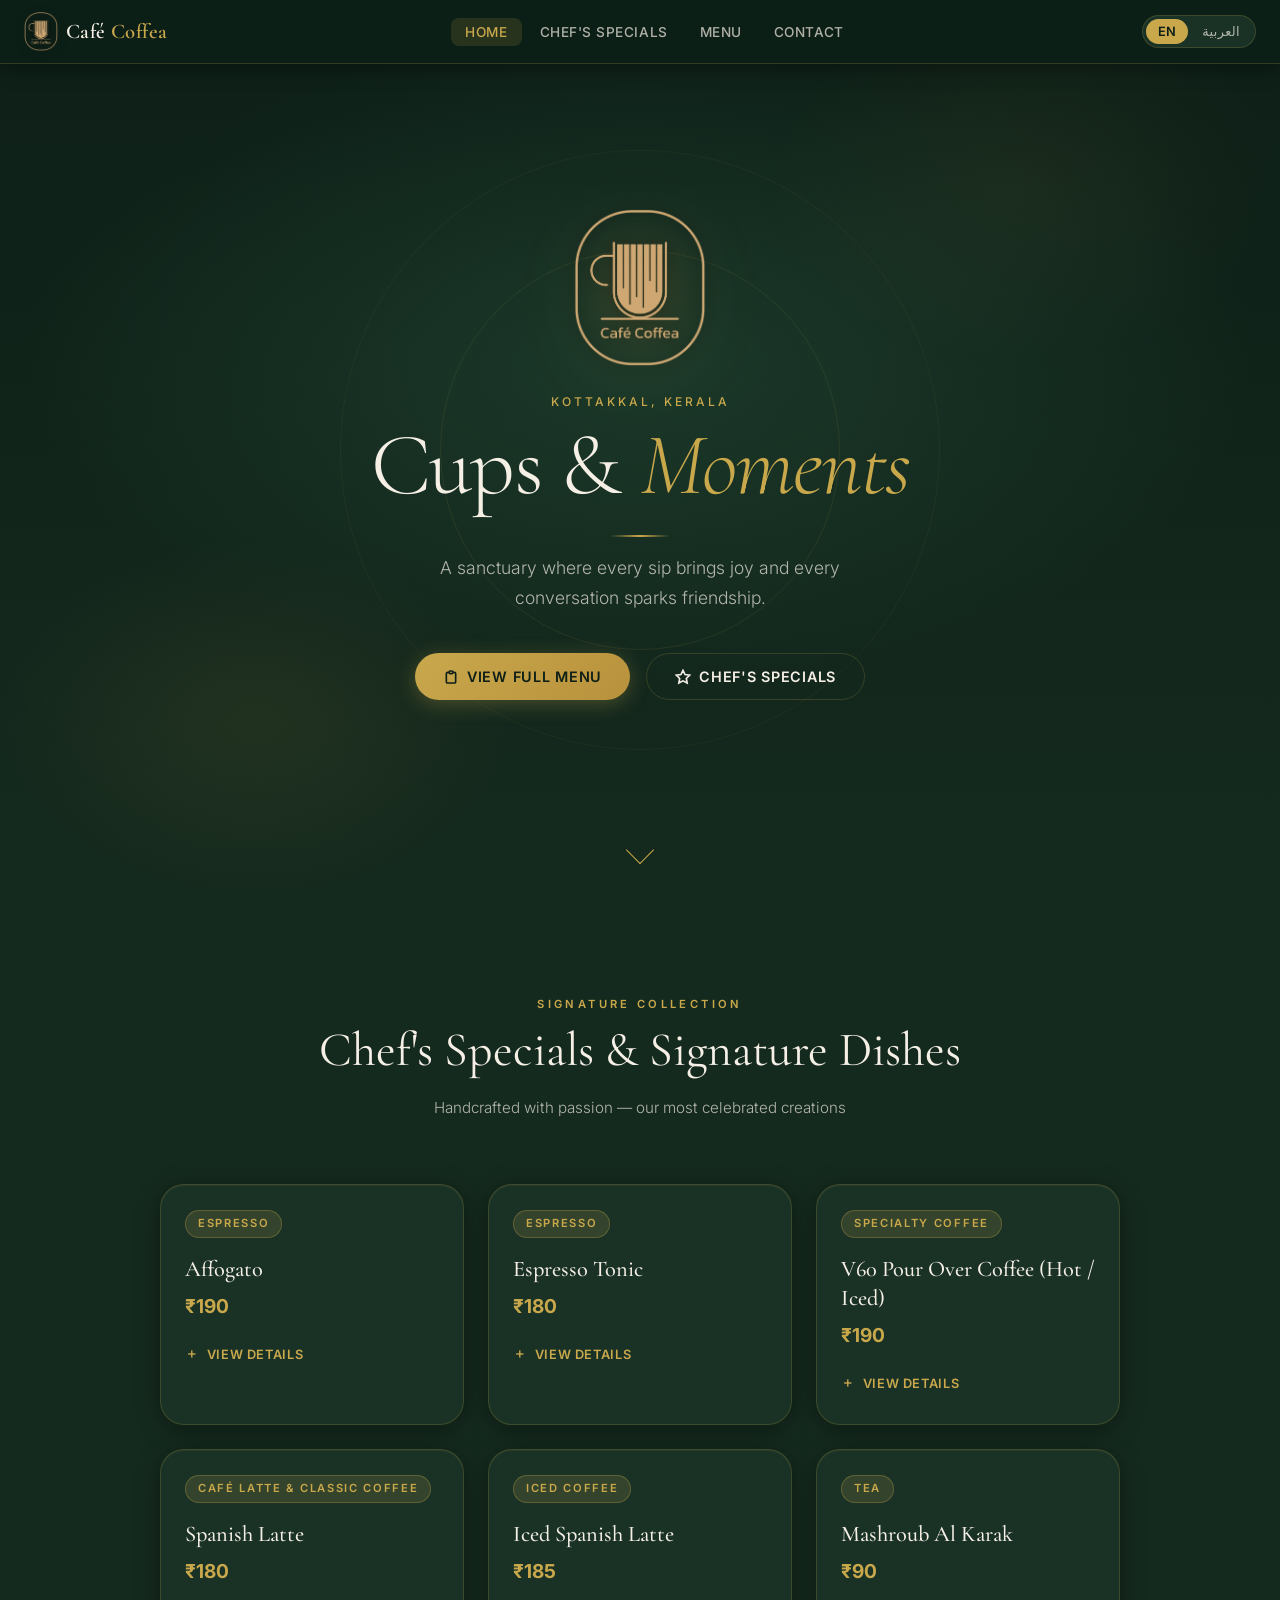
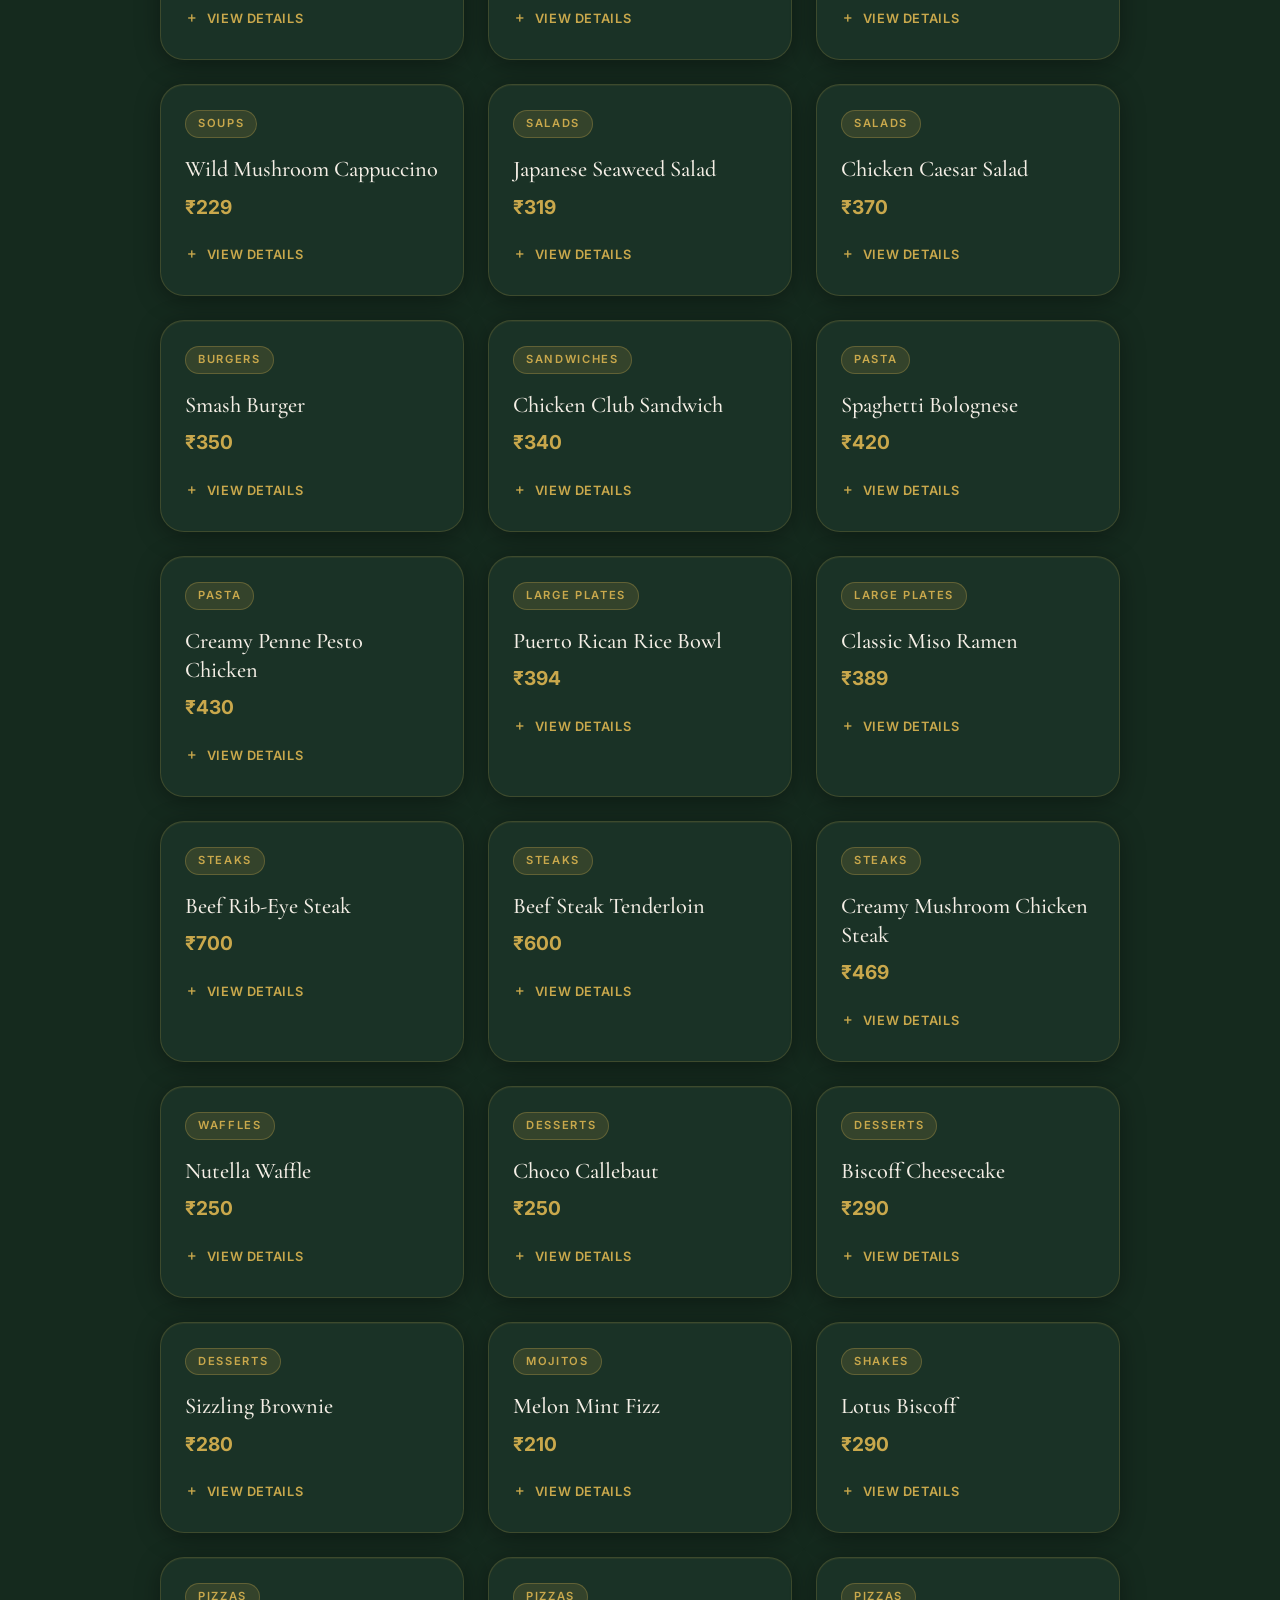
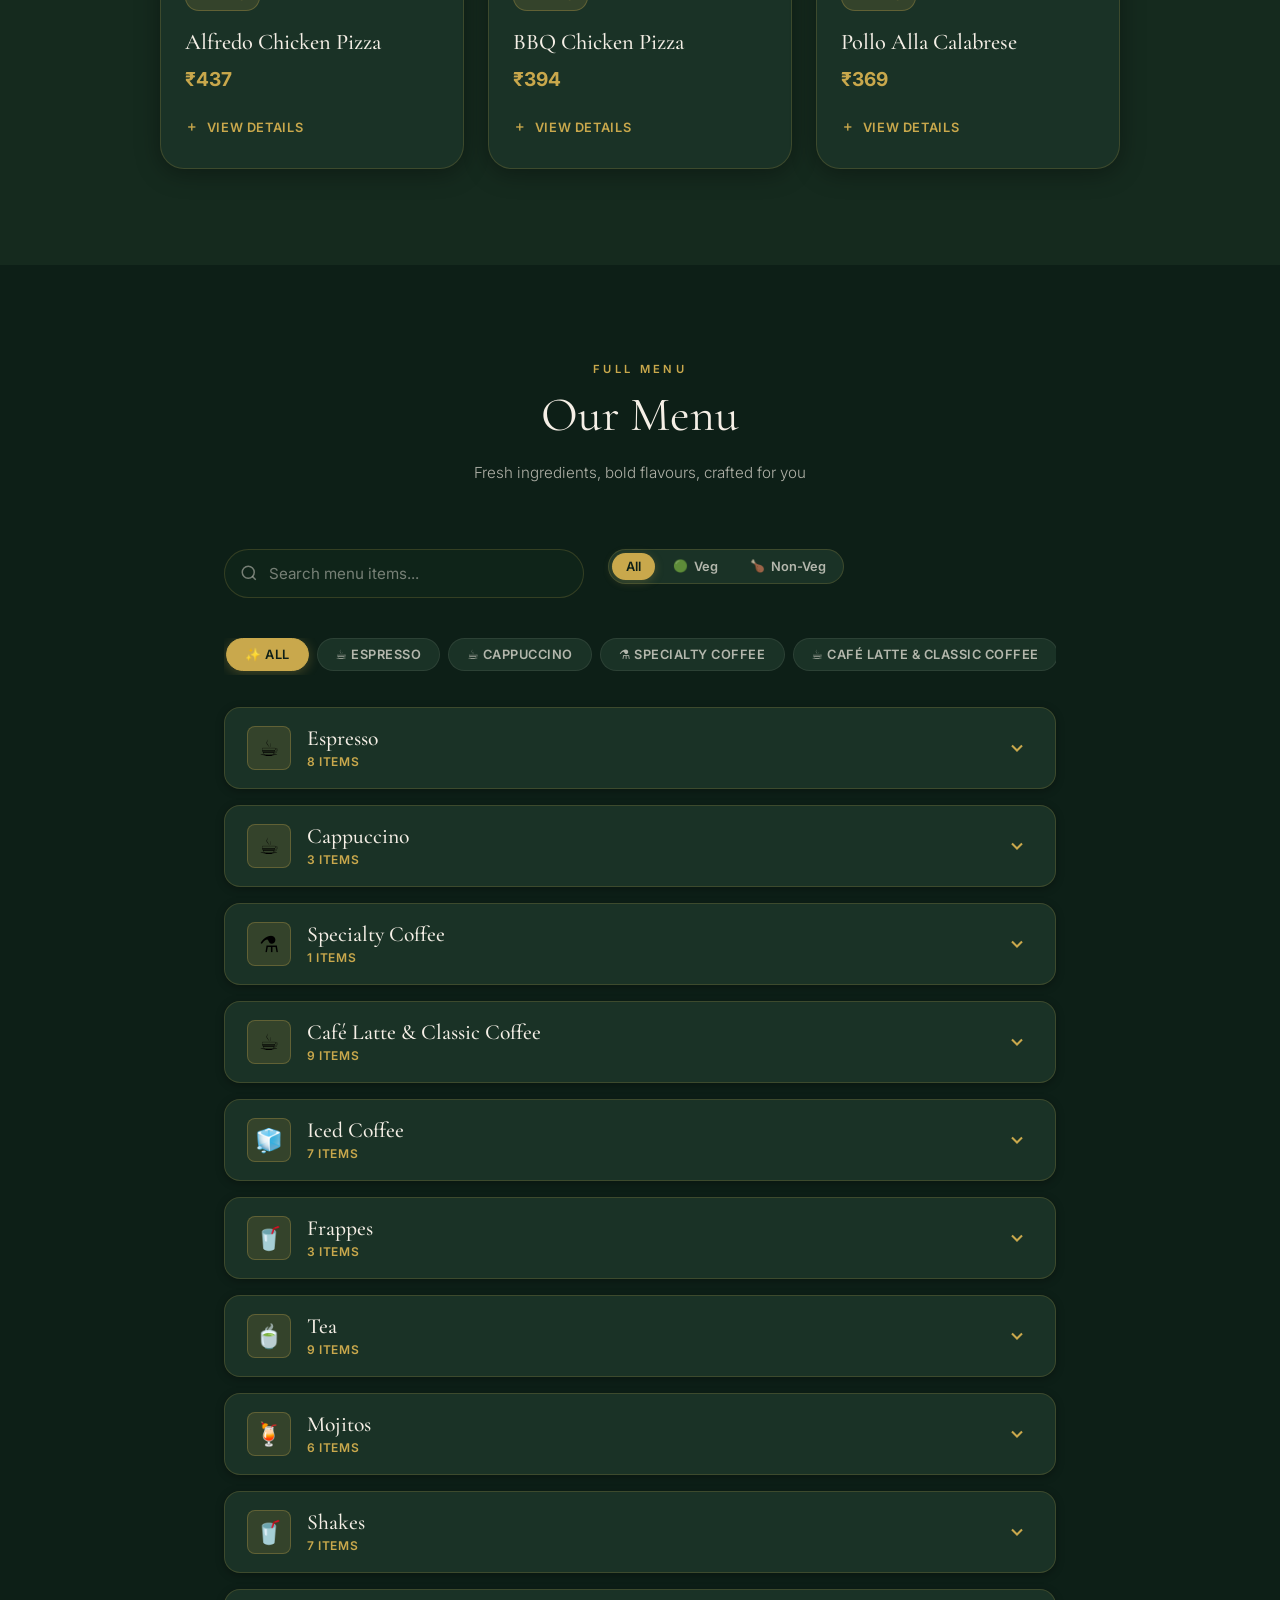
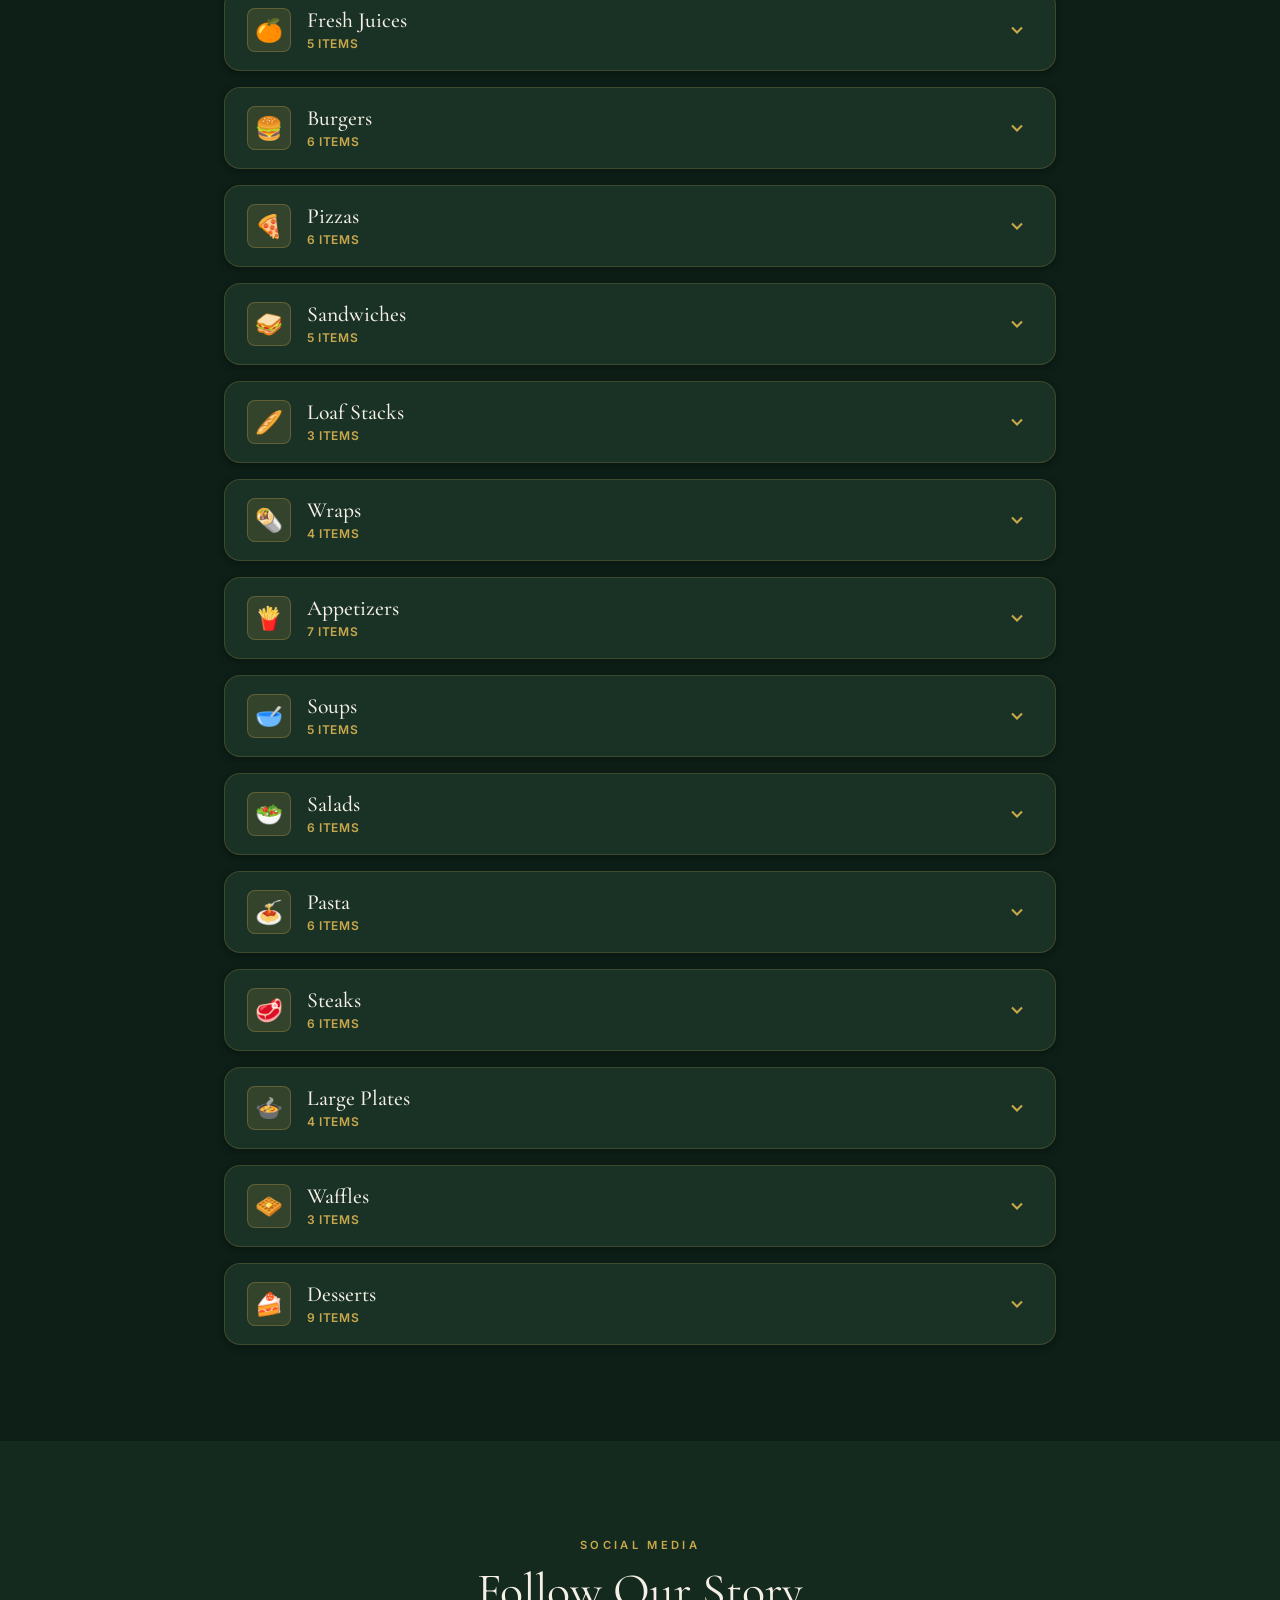
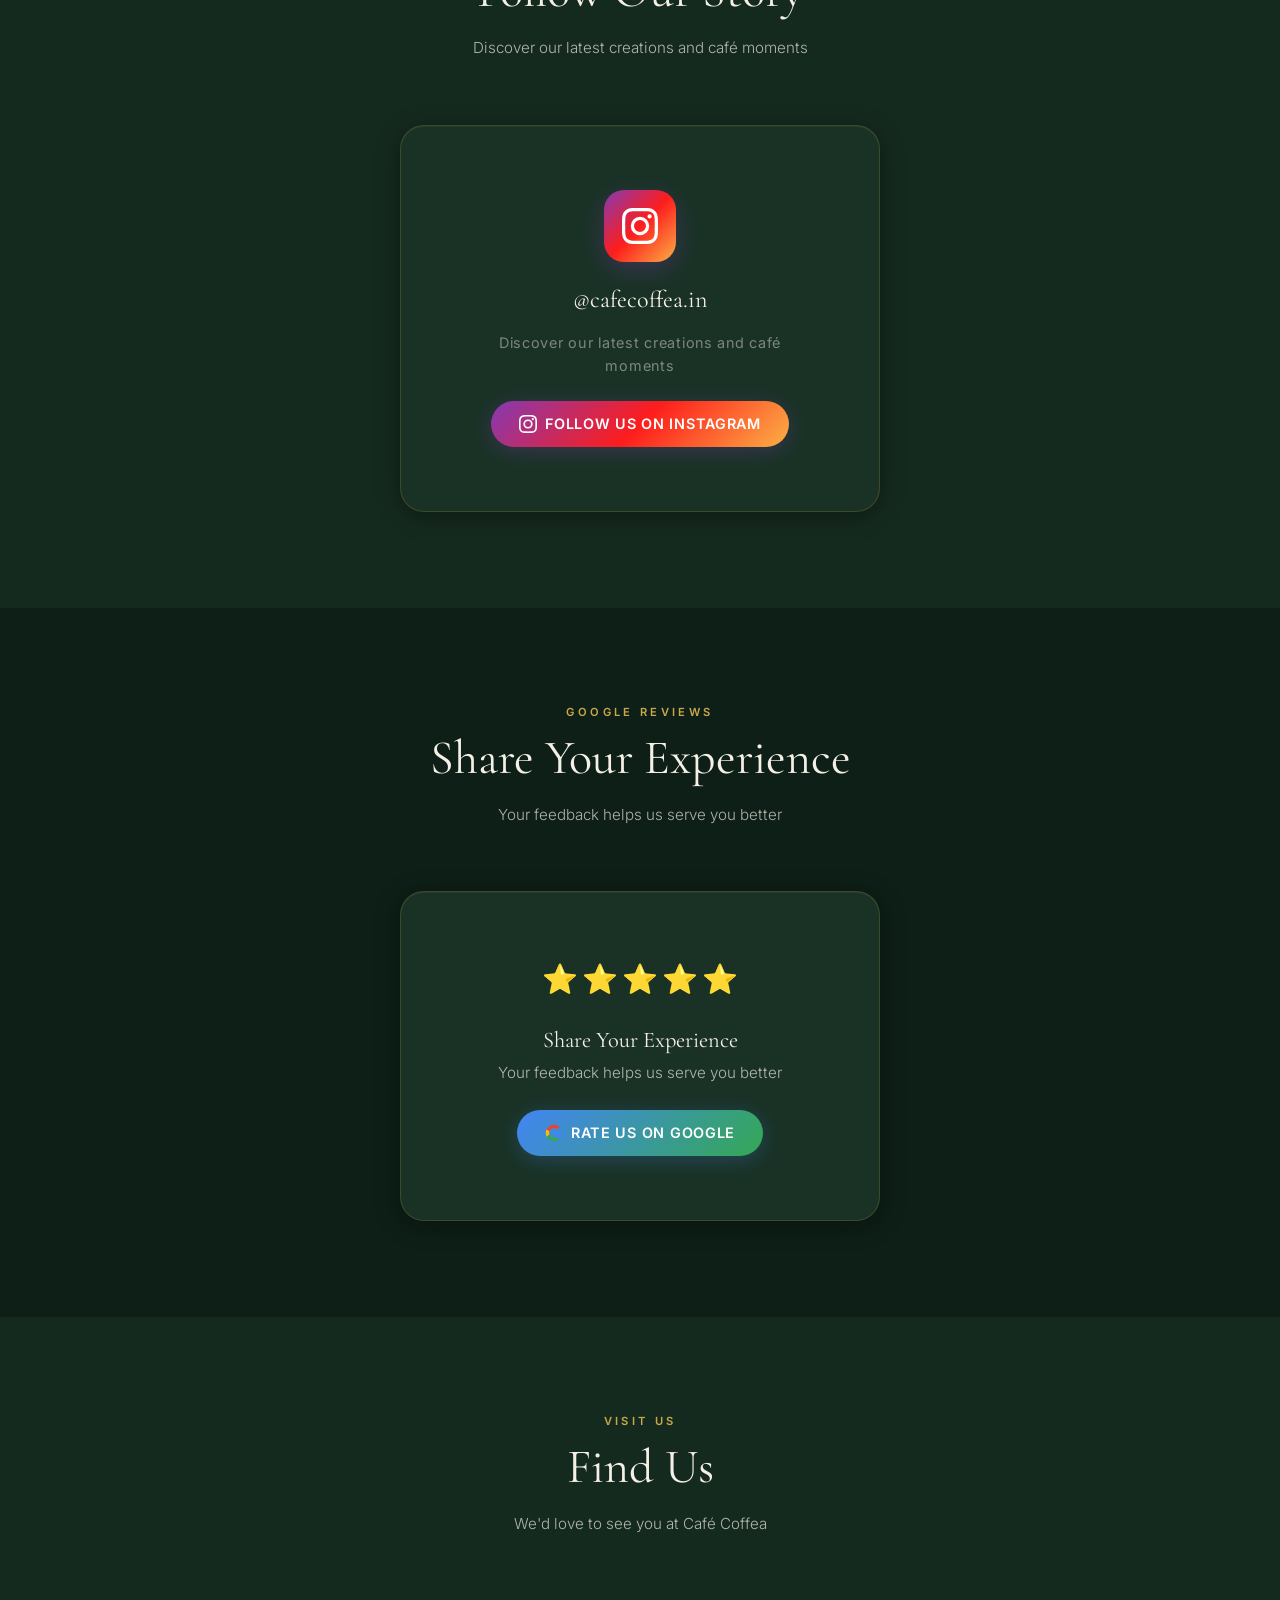
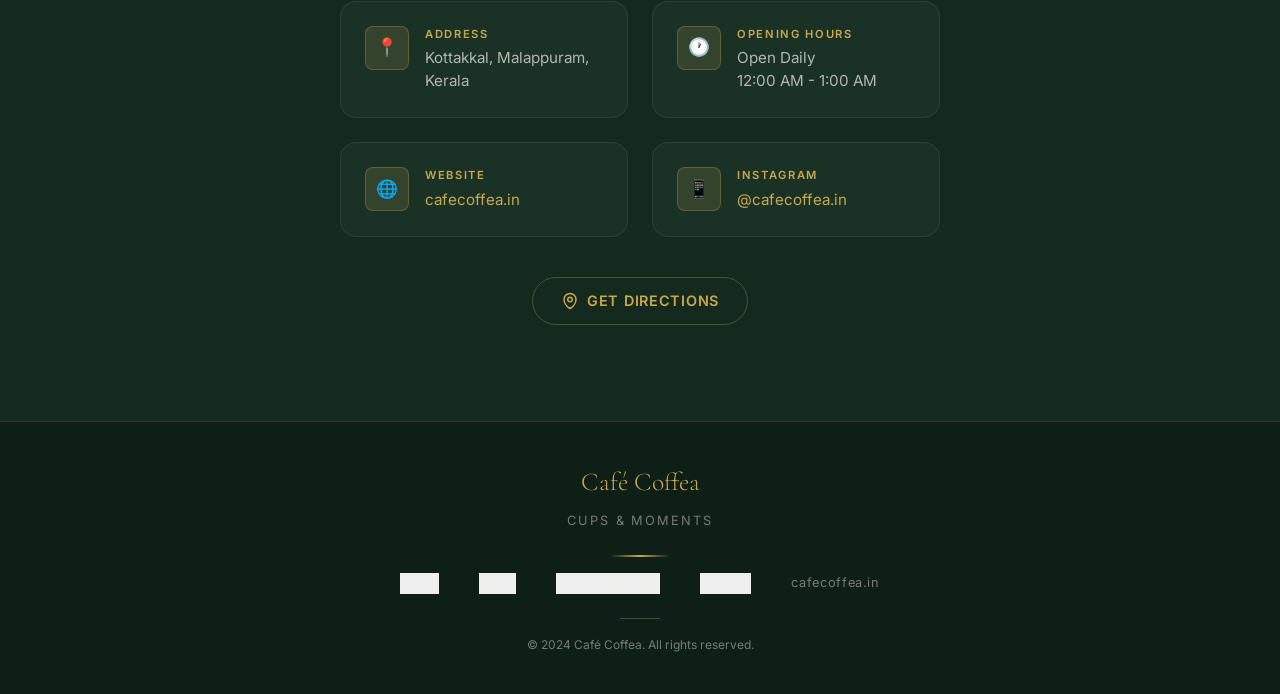
==== index.html @ 5b50a26b "Initial commit: Cafe Coffea NFC Digital Menu v1.0" ====
<!DOCTYPE html>
<html lang="en" dir="ltr">
<head>
  <meta charset="UTF-8" />
  <meta name="viewport" content="width=device-width, initial-scale=1.0, maximum-scale=5.0" />
  <meta http-equiv="X-UA-Compatible" content="IE=edge" />

  <!-- SEO Meta Tags -->
  <title>Café Coffea – Digital Menu | Kottakkal, Kerala</title>
  <meta name="description" content="Browse Café Coffea's complete digital menu — specialty coffee, gourmet food, desserts, shakes and more. Available in English and Arabic. Kottakkal, Kerala." />
  <meta name="keywords" content="Café Coffea, digital menu, Kottakkal, Kerala, coffee, restaurant, NFC menu" />
  <meta name="robots" content="index, follow" />
  <link rel="canonical" href="https://cafecoffea.in/menu/" />

  <!-- Open Graph -->
  <meta property="og:type" content="website" />
  <meta property="og:title" content="Café Coffea – Digital Menu" />
  <meta property="og:description" content="Browse Café Coffea's complete digital menu in English or Arabic. Specialty coffee, gourmet food & more in Kottakkal, Kerala." />
  <meta property="og:url" content="https://cafecoffea.in/menu/" />
  <meta property="og:site_name" content="Café Coffea" />

  <!-- Twitter Card -->
  <meta name="twitter:card" content="summary" />
  <meta name="twitter:title" content="Café Coffea – Digital Menu" />
  <meta name="twitter:description" content="Browse Café Coffea's complete digital menu in English or Arabic." />

  <!-- PWA & Mobile -->
  <meta name="theme-color" content="#0d1f17" />
  <meta name="apple-mobile-web-app-capable" content="yes" />
  <meta name="apple-mobile-web-app-status-bar-style" content="black-translucent" />
  <meta name="apple-mobile-web-app-title" content="Café Coffea" />
  <link rel="apple-touch-icon" href="https://cafecoffea.in/wp-content/uploads/2024/06/cropped-coffea-favicon-1-180x180.png" />

  <!-- Favicon -->
  <link rel="icon" href="https://cafecoffea.in/wp-content/uploads/2024/06/cropped-coffea-favicon-1-32x32.png" sizes="32x32" />
  <link rel="icon" href="https://cafecoffea.in/wp-content/uploads/2024/06/cropped-coffea-favicon-1-192x192.png" sizes="192x192" />
  <link rel="manifest" href="manifest.json" />

  <!-- Google Fonts (preconnect for performance) -->
  <link rel="preconnect" href="https://fonts.googleapis.com" />
  <link rel="preconnect" href="https://fonts.gstatic.com" crossorigin />
  <link href="https://fonts.googleapis.com/css2?family=Cormorant+Garamond:ital,wght@0,300;0,400;0,500;0,600;0,700;1,300;1,400;1,500&family=Inter:wght@300;400;500;600;700&family=Cairo:wght@300;400;500;600;700;800&display=swap" rel="stylesheet" />

  <!-- Stylesheet -->
  <link rel="stylesheet" href="css/style.css" />

  <!-- Structured Data -->
  <script type="application/ld+json">
  {
    "@context": "https://schema.org",
    "@type": "Restaurant",
    "name": "Café Coffea",
    "url": "https://cafecoffea.in/",
    "description": "Premium café experience in the heart of Kottakkal, Kerala",
    "servesCuisine": ["Coffee", "International", "Continental"],
    "openingHours": "Mo-Su 00:00-01:00",
    "address": {
      "@type": "PostalAddress",
      "addressLocality": "Kottakkal",
      "addressRegion": "Kerala",
      "addressCountry": "IN"
    },
    "sameAs": [
      "https://www.instagram.com/cafecoffea.in/",
      "https://cafecoffea.in/"
    ]
  }
  </script>
</head>
<body class="lang-en">

<!-- ════════════════════════════════════════════════════════
     NAVBAR
     ════════════════════════════════════════════════════════ -->
<nav class="navbar" role="navigation" aria-label="Main navigation">

  <!-- Brand -->
  <div class="navbar-brand">
    <img
      src="assets/images/logo.png"
      alt="Café Coffea Logo"
      class="navbar-brand-logo"
      onerror="this.src='https://cafecoffea.in/wp-content/themes/cafe-coffea/assets/images/cafe-coffea-logo-resized.png'"
    />
    <span>Café <span class="brand-accent">Coffea</span></span>
  </div>

  <!-- Desktop Nav Links -->
  <div class="nav-links" role="menubar">
    <button class="nav-link active" data-section="home" onclick="navigateTo('home')" role="menuitem" id="nav-home" data-i18n="nav_home">Home</button>
    <button class="nav-link" data-section="specials" onclick="navigateTo('specials')" role="menuitem" id="nav-specials" data-i18n="nav_specials">Chef's Specials</button>
    <button class="nav-link" data-section="menu" onclick="navigateTo('menu')" role="menuitem" id="nav-menu" data-i18n="nav_menu">Menu</button>
    <button class="nav-link" data-section="contact" onclick="navigateTo('contact')" role="menuitem" id="nav-contact" data-i18n="nav_contact">Contact</button>
  </div>

  <!-- Right Controls -->
  <div class="navbar-right">
    <!-- Table Badge (shown when table number is detected via NFC / URL) -->
    <div class="table-badge" id="nav-table-badge" style="display: none;" title="Your Table">
      <span class="table-badge-icon">🍽️</span>
      <span id="nav-table-text">Table -</span>
    </div>

    <!-- Language Switcher -->
    <div class="lang-switcher" role="group" aria-label="Language selection">
      <button class="lang-btn active" id="lang-en-btn" onclick="setLanguage('en')" aria-label="Switch to English" lang="en">EN</button>
      <button class="lang-btn" id="lang-ar-btn" onclick="setLanguage('ar')" aria-label="Switch to Arabic" lang="ar">العربية</button>
    </div>

    <!-- Mobile Hamburger -->
    <button class="hamburger" onclick="toggleMobileMenu()" aria-label="Open menu" aria-expanded="false" id="hamburger-btn">
      <span></span>
      <span></span>
      <span></span>
    </button>
  </div>
</nav>

<!-- Table Banner (Visible when table is detected) -->
<aside class="table-banner" id="table-banner" style="display: none;" aria-label="Table information">
  <div class="table-banner-inner">
    <div class="table-banner-left">
      <span class="table-banner-icon">📍</span>
      <div>
        <span class="table-banner-title" id="table-banner-title">Table</span>
        <span class="table-banner-desc" data-i18n="table_banner_desc">Browsing digital menu at your table</span>
      </div>
    </div>
    <button class="btn btn-sm btn-waiter" onclick="callWaiter()" id="banner-waiter-btn" aria-label="Call Waiter">
      <span>🛎️</span>
      <span data-i18n="call_waiter">Call Waiter</span>
    </button>
  </div>
</aside>

<!-- Mobile Menu Overlay -->
<div class="menu-overlay" id="menu-overlay" aria-hidden="true"></div>

<!-- Mobile Slide-In Menu -->
<div class="mobile-menu" id="mobile-menu" role="dialog" aria-modal="true" aria-label="Navigation menu">
  <div class="mobile-menu-inner">
    <button class="mobile-nav-link active" data-section="home" onclick="navigateTo('home')" data-i18n="nav_home">Home</button>
    <button class="mobile-nav-link" data-section="specials" onclick="navigateTo('specials')" data-i18n="nav_specials">Chef's Specials</button>
    <button class="mobile-nav-link" data-section="menu" onclick="navigateTo('menu')" data-i18n="nav_menu">Menu</button>
    <button class="mobile-nav-link" data-section="contact" onclick="navigateTo('contact')" data-i18n="nav_contact">Contact</button>

    <div class="mobile-lang-section">
      <div class="lang-switcher" style="justify-content: center;">
        <button class="lang-btn active" onclick="setLanguage('en')" lang="en">English</button>
        <button class="lang-btn" onclick="setLanguage('ar')" lang="ar">العربية</button>
      </div>
    </div>
  </div>
</div>


<!-- ════════════════════════════════════════════════════════
     HERO SECTION
     ════════════════════════════════════════════════════════ -->
<section class="hero" id="home-section" aria-labelledby="hero-title">
  <div class="hero-bg" aria-hidden="true"></div>

  <div class="hero-content">
    <!-- Logo -->
    <div class="hero-logo-wrap" aria-hidden="true">
      <img
        src="assets/images/logo.png"
        alt="Café Coffea"
        class="hero-logo-img"
        onerror="this.src='https://cafecoffea.in/wp-content/themes/cafe-coffea/assets/images/cafe-coffea-logo-resized.png'"
      />
    </div>

    <p class="hero-eyebrow">Kottakkal, Kerala</p>

    <h1 class="hero-title" id="hero-title">
      Cups &amp; <span class="gold">Moments</span>
    </h1>

    <div class="gold-divider" aria-hidden="true"></div>

    <p class="hero-subtitle" data-i18n="hero_subtitle">
      A sanctuary where every sip brings joy and every conversation sparks friendship.
    </p>

    <div class="hero-actions">
      <button class="btn btn-primary" onclick="navigateTo('menu')" id="hero-menu-btn">
        <svg width="16" height="16" viewBox="0 0 24 24" fill="none" stroke="currentColor" stroke-width="2.5" aria-hidden="true">
          <path d="M9 5H7a2 2 0 0 0-2 2v12a2 2 0 0 0 2 2h10a2 2 0 0 0 2-2V7a2 2 0 0 0-2-2h-2M9 5a2 2 0 0 0 2 2h2a2 2 0 0 0 2-2M9 5a2 2 0 0 1 2-2h2a2 2 0 0 1 2 2"/>
        </svg>
        <span data-i18n="hero_cta">View Full Menu</span>
      </button>
      <button class="btn btn-outline" onclick="navigateTo('specials')" id="hero-specials-btn">
        <svg width="16" height="16" viewBox="0 0 24 24" fill="none" stroke="currentColor" stroke-width="2.5" aria-hidden="true">
          <polygon points="12 2 15.09 8.26 22 9.27 17 14.14 18.18 21.02 12 17.77 5.82 21.02 7 14.14 2 9.27 8.91 8.26 12 2"/>
        </svg>
        <span data-i18n="hero_specials_cta">Chef's Specials</span>
      </button>
    </div>
  </div>

  <div class="hero-scroll-hint" aria-hidden="true">
    <div class="scroll-arrow"></div>
  </div>
</section>


<!-- ════════════════════════════════════════════════════════
     CHEF'S SPECIALS SECTION
     ════════════════════════════════════════════════════════ -->
<section class="section-alt" id="specials-section" aria-labelledby="specials-title">
  <div class="section-inner">
    <div class="section-header">
      <p class="section-label">Signature Collection</p>
      <h2 class="section-title" id="specials-title" data-i18n="specials_title">Chef's Specials &amp; Signature Dishes</h2>
      <p class="section-subtitle" data-i18n="specials_subtitle">Handcrafted with passion — our most celebrated creations</p>
    </div>

    <!-- Specials Grid — populated by JS -->
    <div class="specials-grid" id="specials-container" role="list" aria-live="polite">
      <!-- Items rendered by app.js -->
    </div>
  </div>
</section>


<!-- ════════════════════════════════════════════════════════
     FULL MENU SECTION
     ════════════════════════════════════════════════════════ -->
<section class="section" id="menu-section" aria-labelledby="menu-title">

  <div class="section-header">
    <p class="section-label">Full Menu</p>
    <h2 class="section-title" id="menu-title" data-i18n="menu_title">Our Menu</h2>
    <p class="section-subtitle" data-i18n="menu_subtitle">Fresh ingredients, bold flavours, crafted for you</p>
  </div>

  <!-- Menu Controls -->
  <div class="menu-controls">
    <!-- Search -->
    <div class="search-wrap">
      <svg class="search-icon" width="18" height="18" viewBox="0 0 24 24" fill="none" stroke="currentColor" stroke-width="2" aria-hidden="true">
        <circle cx="11" cy="11" r="8"/><path d="m21 21-4.35-4.35"/>
      </svg>
      <input
        type="search"
        id="menu-search"
        class="menu-search"
        data-i18n-placeholder="search_placeholder"
        placeholder="Search menu items..."
        aria-label="Search menu items"
        autocomplete="off"
        spellcheck="false"
      />
      <button type="button" class="search-clear-btn" id="search-clear-btn" onclick="clearSearch()" aria-label="Clear search" style="display: none;">✕</button>
    </div>

    <!-- Dietary Filter (All / Veg / Non-Veg) -->
    <div class="dietary-filter" role="group" aria-label="Dietary preferences">
      <button class="diet-btn active" data-diet="all" onclick="setDietaryFilter('all')" data-i18n="diet_all">All</button>
      <button class="diet-btn" data-diet="veg" onclick="setDietaryFilter('veg')"><span class="diet-dot veg-dot">🟢</span> <span data-i18n="diet_veg">Veg</span></button>
      <button class="diet-btn" data-diet="nonveg" onclick="setDietaryFilter('nonveg')"><span class="diet-dot nonveg-dot">🍗</span> <span data-i18n="diet_nonveg">Non-Veg</span></button>
    </div>
  </div>

  <!-- Results Count Badge -->
  <div id="results-count" class="results-count" style="display: none;" aria-live="polite"></div>

  <!-- Category Tabs -->
  <div class="category-tabs-wrap" role="tablist" aria-label="Menu categories">
    <div class="category-tabs" id="category-tabs">
      <!-- Populated by app.js -->
    </div>
  </div>

  <!-- Menu Items — populated by JS -->
  <div id="menu-items-container" role="list" aria-live="polite" aria-label="Menu items" style="margin-top: 2rem;">
    <!-- Items rendered by app.js -->
  </div>
</section>


<!-- ════════════════════════════════════════════════════════
     INSTAGRAM SECTION
     ════════════════════════════════════════════════════════ -->
<section class="section-alt" id="instagram-section" aria-labelledby="instagram-title">
  <div class="section-inner">
    <div class="section-header">
      <p class="section-label">Social Media</p>
      <h2 class="section-title" id="instagram-title" data-i18n="instagram_title">Follow Our Story</h2>
      <p class="section-subtitle" data-i18n="instagram_subtitle">Discover our latest creations and café moments</p>
    </div>

    <div class="instagram-card">
      <!-- Instagram Icon -->
      <div class="instagram-icon-wrap" aria-hidden="true">
        <svg viewBox="0 0 24 24" xmlns="http://www.w3.org/2000/svg">
          <path d="M12 2.163c3.204 0 3.584.012 4.85.07 3.252.148 4.771 1.691 4.919 4.919.058 1.265.069 1.645.069 4.849 0 3.205-.012 3.584-.069 4.849-.149 3.225-1.664 4.771-4.919 4.919-1.266.058-1.644.07-4.85.07-3.204 0-3.584-.012-4.849-.07-3.26-.149-4.771-1.699-4.919-4.92-.058-1.265-.07-1.644-.07-4.849 0-3.204.013-3.583.07-4.849.149-3.227 1.664-4.771 4.919-4.919 1.266-.057 1.645-.069 4.849-.069zM12 0C8.741 0 8.333.014 7.053.072 2.695.272.273 2.69.073 7.052.014 8.333 0 8.741 0 12c0 3.259.014 3.668.072 4.948.2 4.358 2.618 6.78 6.98 6.98C8.333 23.986 8.741 24 12 24c3.259 0 3.668-.014 4.948-.072 4.354-.2 6.782-2.618 6.979-6.98.059-1.28.073-1.689.073-4.948 0-3.259-.014-3.667-.072-4.947-.196-4.354-2.617-6.78-6.979-6.98C15.668.014 15.259 0 12 0zm0 5.838a6.162 6.162 0 1 0 0 12.324 6.162 6.162 0 0 0 0-12.324zM12 16a4 4 0 1 1 0-8 4 4 0 0 1 0 8zm6.406-11.845a1.44 1.44 0 1 0 0 2.881 1.44 1.44 0 0 0 0-2.881z"/>
        </svg>
      </div>

      <h3 class="section-title" style="font-size: 1.5rem; margin-bottom: 0.5rem;">@cafecoffea.in</h3>
      <p class="instagram-handle" data-i18n="instagram_subtitle">Discover our latest creations and café moments</p>

      <div style="margin-top: 1.5rem;">
        <button class="btn btn-instagram" onclick="openInstagram()" id="instagram-follow-btn" aria-label="Follow Café Coffea on Instagram">
          <svg width="18" height="18" viewBox="0 0 24 24" fill="currentColor" aria-hidden="true">
            <path d="M12 2.163c3.204 0 3.584.012 4.85.07 3.252.148 4.771 1.691 4.919 4.919.058 1.265.069 1.645.069 4.849 0 3.205-.012 3.584-.069 4.849-.149 3.225-1.664 4.771-4.919 4.919-1.266.058-1.644.07-4.85.07-3.204 0-3.584-.012-4.849-.07-3.26-.149-4.771-1.699-4.919-4.92-.058-1.265-.07-1.644-.07-4.849 0-3.204.013-3.583.07-4.849.149-3.227 1.664-4.771 4.919-4.919 1.266-.057 1.645-.069 4.849-.069zM12 0C8.741 0 8.333.014 7.053.072 2.695.272.273 2.69.073 7.052.014 8.333 0 8.741 0 12c0 3.259.014 3.668.072 4.948.2 4.358 2.618 6.78 6.98 6.98C8.333 23.986 8.741 24 12 24c3.259 0 3.668-.014 4.948-.072 4.354-.2 6.782-2.618 6.979-6.98.059-1.28.073-1.689.073-4.948 0-3.259-.014-3.667-.072-4.947-.196-4.354-2.617-6.78-6.979-6.98C15.668.014 15.259 0 12 0zm0 5.838a6.162 6.162 0 1 0 0 12.324 6.162 6.162 0 0 0 0-12.324zM12 16a4 4 0 1 1 0-8 4 4 0 0 1 0 8zm6.406-11.845a1.44 1.44 0 1 0 0 2.881 1.44 1.44 0 0 0 0-2.881z"/>
          </svg>
          <span data-i18n="instagram_btn">Follow Us on Instagram</span>
        </button>
      </div>
    </div>
  </div>
</section>


<!-- ════════════════════════════════════════════════════════
     GOOGLE REVIEW SECTION
     ════════════════════════════════════════════════════════ -->
<section class="section" id="review-section" aria-labelledby="review-title">

  <div class="section-header">
    <p class="section-label">Google Reviews</p>
    <h2 class="section-title" id="review-title" data-i18n="review_title">Share Your Experience</h2>
    <p class="section-subtitle" data-i18n="review_subtitle">Your feedback helps us serve you better</p>
  </div>

  <div class="review-card">
    <div class="stars-display" aria-label="5 stars" role="img">
      <span>⭐</span><span>⭐</span><span>⭐</span><span>⭐</span><span>⭐</span>
    </div>

    <h3 class="section-title" style="font-size: 1.4rem; margin-bottom: 0.5rem;" data-i18n="review_title">Share Your Experience</h3>
    <p class="section-subtitle" data-i18n="review_subtitle">Your feedback helps us serve you better</p>

    <div style="margin-top: 1.5rem;">
      <button class="btn btn-google" onclick="openGoogleReview()" id="google-review-btn" aria-label="Rate Café Coffea on Google">
        <svg width="18" height="18" viewBox="0 0 24 24" fill="currentColor" aria-hidden="true">
          <path d="M22.56 12.25c0-.78-.07-1.53-.2-2.25H12v4.26h5.92c-.26 1.37-1.04 2.53-2.21 3.31v2.77h3.57c2.08-1.92 3.28-4.74 3.28-8.09z" fill="#4285F4"/>
          <path d="M12 23c2.97 0 5.46-.98 7.28-2.66l-3.57-2.77c-.98.66-2.23 1.06-3.71 1.06-2.86 0-5.29-1.93-6.16-4.53H2.18v2.84C3.99 20.53 7.7 23 12 23z" fill="#34A853"/>
          <path d="M5.84 14.09c-.22-.66-.35-1.36-.35-2.09s.13-1.43.35-2.09V7.07H2.18C1.43 8.55 1 10.22 1 12s.43 3.45 1.18 4.93l2.85-2.22.81-.62z" fill="#FBBC05"/>
          <path d="M12 5.38c1.62 0 3.06.56 4.21 1.64l3.15-3.15C17.45 2.09 14.97 1 12 1 7.7 1 3.99 3.47 2.18 7.07l3.66 2.84c.87-2.6 3.3-4.53 6.16-4.53z" fill="#EA4335"/>
        </svg>
        <span data-i18n="review_btn">Rate Us on Google</span>
      </button>
    </div>
  </div>
</section>


<!-- ════════════════════════════════════════════════════════
     CONTACT & LOCATION SECTION
     ════════════════════════════════════════════════════════ -->
<section class="section-alt" id="contact-section" aria-labelledby="contact-title">
  <div class="section-inner">

    <div class="section-header">
      <p class="section-label">Visit Us</p>
      <h2 class="section-title" id="contact-title" data-i18n="contact_title">Find Us</h2>
      <p class="section-subtitle" data-i18n="contact_subtitle">We'd love to see you at Café Coffea</p>
    </div>

    <div class="contact-grid">

      <!-- Address -->
      <div class="contact-card">
        <div class="contact-icon" aria-hidden="true">📍</div>
        <div>
          <div class="contact-info-label" data-i18n="address_label">Address</div>
          <div class="contact-info-value" id="contact-address-text">Kottakkal, Malappuram, Kerala</div>
        </div>
      </div>

      <!-- Opening Hours -->
      <div class="contact-card">
        <div class="contact-icon" aria-hidden="true">🕐</div>
        <div>
          <div class="contact-info-label" data-i18n="hours_label">Opening Hours</div>
          <div class="contact-info-value">
            <div id="contact-days-text">Open Daily</div>
            <div id="contact-hours-text">12:00 AM – 1:00 AM</div>
          </div>
        </div>
      </div>

      <!-- Website -->
      <div class="contact-card">
        <div class="contact-icon" aria-hidden="true">🌐</div>
        <div>
          <div class="contact-info-label">Website</div>
          <div class="contact-info-value">
            <a href="https://cafecoffea.in/" target="_blank" rel="noopener noreferrer" style="color: var(--color-gold);">cafecoffea.in</a>
          </div>
        </div>
      </div>

      <!-- Instagram -->
      <div class="contact-card">
        <div class="contact-icon" aria-hidden="true">📱</div>
        <div>
          <div class="contact-info-label">Instagram</div>
          <div class="contact-info-value">
            <a href="https://www.instagram.com/cafecoffea.in/" target="_blank" rel="noopener noreferrer" style="color: var(--color-gold);">@cafecoffea.in</a>
          </div>
        </div>
      </div>
    </div>

    <!-- Action Buttons -->
    <div class="contact-actions">
      <button class="btn btn-maps" onclick="openGoogleMaps()" id="maps-btn" aria-label="Get directions to Café Coffea">
        <svg width="18" height="18" viewBox="0 0 24 24" fill="none" stroke="currentColor" stroke-width="2" aria-hidden="true">
          <path d="M12 22s-8-4.5-8-11.8A8 8 0 0 1 12 2a8 8 0 0 1 8 8.2c0 7.3-8 11.8-8 11.8z"/>
          <circle cx="12" cy="10" r="3"/>
        </svg>
        <span data-i18n="directions_btn">Get Directions</span>
      </button>

      <button class="btn btn-whatsapp" onclick="openWhatsApp()" id="whatsapp-btn" aria-label="Chat with Café Coffea on WhatsApp">
        <svg width="18" height="18" viewBox="0 0 24 24" fill="currentColor" aria-hidden="true">
          <path d="M17.472 14.382c-.297-.149-1.758-.867-2.03-.967-.273-.099-.471-.148-.67.15-.197.297-.767.966-.94 1.164-.173.199-.347.223-.644.075-.297-.15-1.255-.463-2.39-1.475-.883-.788-1.48-1.761-1.653-2.059-.173-.297-.018-.458.13-.606.134-.133.298-.347.446-.52.149-.174.198-.298.298-.497.099-.198.05-.371-.025-.52-.075-.149-.669-1.612-.916-2.207-.242-.579-.487-.5-.669-.51-.173-.008-.371-.01-.57-.01-.198 0-.52.074-.792.372-.272.297-1.04 1.016-1.04 2.479 0 1.462 1.065 2.875 1.213 3.074.149.198 2.096 3.2 5.077 4.487.709.306 1.262.489 1.694.625.712.227 1.36.195 1.871.118.571-.085 1.758-.719 2.006-1.413.248-.694.248-1.289.173-1.413-.074-.124-.272-.198-.57-.347m-5.421 7.403h-.004a9.87 9.87 0 0 1-5.031-1.378l-.361-.214-3.741.982.998-3.648-.235-.374a9.86 9.86 0 0 1-1.51-5.26c.001-5.45 4.436-9.884 9.888-9.884 2.64 0 5.122 1.03 6.988 2.898a9.825 9.825 0 0 1 2.893 6.994c-.003 5.45-4.437 9.884-9.885 9.884m8.413-18.297A11.815 11.815 0 0 0 12.05 0C5.495 0 .16 5.335.157 11.892c0 2.096.547 4.142 1.588 5.945L.057 24l6.305-1.654a11.882 11.882 0 0 0 5.683 1.448h.005c6.554 0 11.89-5.335 11.893-11.893a11.821 11.821 0 0 0-3.48-8.413z"/>
        </svg>
        <span data-i18n="whatsapp_btn">Chat on WhatsApp</span>
      </button>
    </div>

  </div>
</section>


<!-- ════════════════════════════════════════════════════════
     FOOTER
     ════════════════════════════════════════════════════════ -->
<footer class="footer" role="contentinfo">
  <div class="footer-logo">Café Coffea</div>
  <div class="footer-tagline" data-i18n="footer_tagline">Cups &amp; Moments</div>

  <div class="gold-divider" style="margin: 1rem auto;"></div>

  <div class="footer-links">
    <button class="footer-link" onclick="navigateTo('home')" data-i18n="nav_home">Home</button>
    <button class="footer-link" onclick="navigateTo('menu')" data-i18n="nav_menu">Menu</button>
    <button class="footer-link" onclick="navigateTo('specials')" data-i18n="nav_specials">Chef's Specials</button>
    <button class="footer-link" onclick="navigateTo('contact')" data-i18n="nav_contact">Contact</button>
    <a class="footer-link" href="https://cafecoffea.in/" target="_blank" rel="noopener noreferrer" data-i18n="footer_website">cafecoffea.in</a>
  </div>

  <div class="footer-divider"></div>
  <p class="footer-rights" data-i18n="footer_rights">© 2024 Café Coffea. All rights reserved.</p>
</footer>


<!-- ════════════════════════════════════════════════════════
     FLOATING ACTIONS
     ════════════════════════════════════════════════════════ -->
<button class="back-to-top" id="back-to-top-btn" onclick="scrollToTop()" aria-label="Back to top" style="display: none;">
  <svg width="20" height="20" viewBox="0 0 24 24" fill="none" stroke="currentColor" stroke-width="2.5" aria-hidden="true">
    <path d="m18 15-6-6-6 6"/>
  </svg>
</button>

<!-- ════════════════════════════════════════════════════════
     SCRIPTS
     ════════════════════════════════════════════════════════ -->
<script src="js/menuData.js"></script>
<script src="js/app.js"></script>

</body>
</html>
---- css/style.css ----
/* ═══════════════════════════════════════════════════════════
   CAFÉ COFFEA – NFC DIGITAL MENU
   Premium Luxury Dark Green Design System
   ═══════════════════════════════════════════════════════════ */

/* ─── Google Fonts ─── */
@import url('https://fonts.googleapis.com/css2?family=Cormorant+Garamond:ital,wght@0,300;0,400;0,500;0,600;0,700;1,300;1,400;1,500&family=Inter:wght@300;400;500;600;700&family=Cairo:wght@300;400;500;600;700;800&display=swap');

/* ─── CSS Variables ─── */
:root {
  /* Color Palette */
  --color-bg-primary:       #0d1f17;    /* Deep forest green */
  --color-bg-secondary:     #152a1e;    /* Dark emerald */
  --color-bg-card:          #1a3226;    /* Card background */
  --color-bg-card-hover:    #1f3c2e;    /* Card hover */
  --color-bg-input:         #0f2419;    /* Input background */
  --color-bg-overlay:       rgba(0, 0, 0, 0.6);
  --color-bg-nav:           rgba(13, 31, 23, 0.97);
  --color-bg-section-alt:   #111e17;    /* Alternate section bg */

  --color-gold:             #c9a84c;    /* Warm gold accent */
  --color-gold-light:       #e8c87a;    /* Light gold */
  --color-gold-dim:         rgba(201, 168, 76, 0.15);
  --color-gold-border:      rgba(201, 168, 76, 0.3);

  --color-cream:            #f5efe6;    /* Warm cream */
  --color-cream-dim:        rgba(245, 239, 230, 0.7);
  --color-cream-muted:      rgba(245, 239, 230, 0.4);

  --color-text-primary:     #f5efe6;    /* Main text */
  --color-text-secondary:   rgba(245, 239, 230, 0.7);
  --color-text-muted:       rgba(245, 239, 230, 0.45);
  --color-text-gold:        #c9a84c;

  --color-green-light:      #2d5a42;    /* Lighter green */
  --color-green-mid:        #234838;    /* Mid green */
  --color-border:           rgba(201, 168, 76, 0.2);
  --color-border-light:     rgba(245, 239, 230, 0.08);

  /* Typography */
  --font-heading:     'Cormorant Garamond', 'Georgia', serif;
  --font-body:        'Inter', system-ui, sans-serif;
  --font-arabic:      'Cairo', 'Arial', sans-serif;

  /* Spacing */
  --space-xs:   0.25rem;
  --space-sm:   0.5rem;
  --space-md:   1rem;
  --space-lg:   1.5rem;
  --space-xl:   2.5rem;
  --space-2xl:  4rem;
  --space-3xl:  6rem;

  /* Border Radius */
  --radius-sm:   4px;
  --radius-md:   8px;
  --radius-lg:   16px;
  --radius-xl:   24px;
  --radius-pill: 999px;

  /* Shadows */
  --shadow-sm:    0 2px 8px rgba(0,0,0,0.3);
  --shadow-md:    0 4px 20px rgba(0,0,0,0.4);
  --shadow-lg:    0 8px 40px rgba(0,0,0,0.5);
  --shadow-gold:  0 0 20px rgba(201, 168, 76, 0.15);
  --shadow-card:  0 4px 24px rgba(0,0,0,0.35), inset 0 1px 0 rgba(201,168,76,0.08);

  /* Transitions */
  --transition-fast:   150ms ease;
  --transition-mid:    250ms ease;
  --transition-slow:   400ms cubic-bezier(0.4, 0, 0.2, 1);

  /* Nav height */
  --nav-height: 64px;
}

/* ─── Reset & Base ─── */
*, *::before, *::after {
  box-sizing: border-box;
  margin: 0;
  padding: 0;
}

html {
  scroll-behavior: smooth;
  -webkit-text-size-adjust: 100%;
}

body {
  font-family: var(--font-body);
  background-color: var(--color-bg-primary);
  color: var(--color-text-primary);
  line-height: 1.6;
  min-height: 100vh;
  overflow-x: hidden;
  -webkit-font-smoothing: antialiased;
  -moz-osx-font-smoothing: grayscale;
}

/* ─── Arabic Font Override ─── */
body.lang-ar,
body.lang-ar * {
  font-family: var(--font-arabic) !important;
  letter-spacing: 0 !important;
}

body.lang-ar h1,
body.lang-ar h2,
body.lang-ar h3,
body.lang-ar .hero-title {
  font-family: var(--font-arabic) !important;
}

img { max-width: 100%; height: auto; display: block; }
a { color: inherit; text-decoration: none; }
button { cursor: pointer; font-family: inherit; border: none; outline: none; }
input { font-family: inherit; }
ul { list-style: none; }

/* ─── Scrollbar ─── */
::-webkit-scrollbar { width: 4px; }
::-webkit-scrollbar-track { background: var(--color-bg-secondary); }
::-webkit-scrollbar-thumb { background: var(--color-gold); border-radius: var(--radius-pill); }

/* ═══════════════════════════════════════════════════════════
   NAVIGATION
   ═══════════════════════════════════════════════════════════ */
.navbar {
  position: fixed;
  top: 0;
  left: 0;
  right: 0;
  z-index: 1000;
  height: var(--nav-height);
  background: var(--color-bg-nav);
  backdrop-filter: blur(20px);
  -webkit-backdrop-filter: blur(20px);
  border-bottom: 1px solid var(--color-border);
  display: flex;
  align-items: center;
  justify-content: space-between;
  padding: 0 var(--space-lg);
  box-shadow: 0 2px 20px rgba(0,0,0,0.4);
}

.navbar-brand {
  display: flex;
  align-items: center;
  gap: var(--space-sm);
  font-family: var(--font-heading);
  font-size: 1.3rem;
  font-weight: 600;
  color: var(--color-cream);
  letter-spacing: 0.02em;
  flex-shrink: 0;
}

.navbar-brand-logo {
  height: 40px;
  width: auto;
  max-width: 48px;
  object-fit: contain;
  filter: drop-shadow(0 2px 4px rgba(0,0,0,0.5));
}

.navbar-brand span.brand-accent {
  color: var(--color-gold);
}

.navbar-right {
  display: flex;
  align-items: center;
  gap: var(--space-md);
}

/* Language Switcher */
.lang-switcher {
  display: flex;
  align-items: center;
  gap: 2px;
  background: var(--color-bg-card);
  border: 1px solid var(--color-border);
  border-radius: var(--radius-pill);
  padding: 3px;
}

.lang-btn {
  padding: 5px 12px;
  border-radius: var(--radius-pill);
  font-size: 0.8rem;
  font-weight: 500;
  color: var(--color-text-secondary);
  background: transparent;
  transition: all var(--transition-fast);
  letter-spacing: 0.03em;
  white-space: nowrap;
}

.lang-btn.active {
  background: var(--color-gold);
  color: var(--color-bg-primary);
  font-weight: 600;
}

.lang-btn:hover:not(.active) {
  color: var(--color-cream);
}

/* Desktop Nav Links */
.nav-links {
  display: flex;
  align-items: center;
  gap: var(--space-xs);
}

.nav-link {
  padding: 6px 14px;
  font-size: 0.85rem;
  font-weight: 500;
  color: var(--color-text-secondary);
  border-radius: var(--radius-md);
  transition: all var(--transition-fast);
  letter-spacing: 0.04em;
  text-transform: uppercase;
  cursor: pointer;
  background: transparent;
}

.nav-link:hover {
  color: var(--color-cream);
  background: rgba(255,255,255,0.06);
}

.nav-link.active {
  color: var(--color-gold);
  background: var(--color-gold-dim);
}

/* Mobile Hamburger */
.hamburger {
  display: none;
  flex-direction: column;
  justify-content: center;
  align-items: center;
  gap: 5px;
  width: 40px;
  height: 40px;
  padding: 8px;
  background: transparent;
  cursor: pointer;
  z-index: 1010;
  border-radius: var(--radius-sm);
  transition: background var(--transition-fast);
}

.hamburger:hover {
  background: rgba(255, 255, 255, 0.08);
}

.hamburger span {
  display: block;
  width: 22px;
  height: 2px;
  background: var(--color-cream);
  border-radius: 2px;
  transition: transform var(--transition-mid), opacity var(--transition-mid);
}

.hamburger.open span:nth-child(1) {
  transform: translateY(7px) rotate(45deg);
}

.hamburger.open span:nth-child(2) {
  opacity: 0;
  transform: scaleX(0);
}

.hamburger.open span:nth-child(3) {
  transform: translateY(-7px) rotate(-45deg);
}

/* Mobile Menu */
.mobile-menu {
  display: none;
  position: fixed;
  top: var(--nav-height);
  left: 0;
  right: 0;
  bottom: 0;
  background: rgba(13, 31, 23, 0.98);
  backdrop-filter: blur(25px);
  -webkit-backdrop-filter: blur(25px);
  z-index: 999;
  opacity: 0;
  transform: translateY(-10px);
  transition: opacity var(--transition-mid), transform var(--transition-mid);
  overflow-y: auto;
  border-top: 1px solid var(--color-border);
  box-shadow: 0 16px 40px rgba(0, 0, 0, 0.6);
}

.mobile-menu.open,
body.lang-ar .mobile-menu.open {
  display: block !important;
  opacity: 1 !important;
  transform: translateY(0) !important;
  pointer-events: auto !important;
}

body.lang-ar .mobile-menu {
  direction: rtl;
  text-align: right;
  transform: translateY(-10px);
}

.mobile-menu-inner {
  padding: var(--space-xl) var(--space-lg);
  display: flex;
  flex-direction: column;
  gap: var(--space-sm);
}

body.lang-ar .mobile-menu-inner {
  direction: rtl;
  text-align: right;
}

.mobile-nav-link {
  padding: var(--space-md) var(--space-lg);
  font-size: 1.1rem;
  font-weight: 500;
  color: var(--color-text-secondary);
  border-radius: var(--radius-lg);
  cursor: pointer;
  transition: all var(--transition-fast);
  border: 1px solid transparent;
  background: transparent;
  text-align: left;
  letter-spacing: 0.03em;
}

body.lang-ar .mobile-nav-link {
  text-align: right;
  direction: rtl;
  display: flex;
  align-items: center;
  justify-content: flex-start;
}

.mobile-nav-link:hover,
.mobile-nav-link.active {
  color: var(--color-gold);
  background: var(--color-gold-dim);
  border-color: var(--color-gold-border);
}

.mobile-lang-section {
  padding: var(--space-lg);
  border-top: 1px solid var(--color-border);
  margin-top: var(--space-lg);
}

.menu-overlay {
  display: none;
  position: fixed;
  inset: 0;
  background: var(--color-bg-overlay);
  z-index: 998;
  backdrop-filter: blur(4px);
  -webkit-backdrop-filter: blur(4px);
}

.menu-overlay.active {
  display: block;
}

/* ═══════════════════════════════════════════════════════════
   HERO SECTION
   ═══════════════════════════════════════════════════════════ */
.hero {
  min-height: 100vh;
  display: flex;
  align-items: center;
  justify-content: center;
  position: relative;
  overflow: hidden;
  padding: calc(var(--nav-height) + var(--space-xl)) var(--space-lg) var(--space-3xl);
}

.hero-bg {
  position: absolute;
  inset: 0;
  background:
    radial-gradient(ellipse 80% 60% at 50% 40%, rgba(45, 90, 66, 0.4) 0%, transparent 60%),
    radial-gradient(ellipse 40% 40% at 20% 80%, rgba(201, 168, 76, 0.08) 0%, transparent 50%),
    radial-gradient(ellipse 40% 40% at 80% 20%, rgba(201, 168, 76, 0.06) 0%, transparent 50%),
    linear-gradient(180deg, var(--color-bg-primary) 0%, var(--color-bg-secondary) 100%);
  z-index: 0;
}

/* Decorative texture rings */
.hero-bg::before {
  content: '';
  position: absolute;
  top: 50%;
  left: 50%;
  transform: translate(-50%, -50%);
  width: min(600px, 100vw);
  height: min(600px, 100vw);
  border-radius: 50%;
  border: 1px solid rgba(201, 168, 76, 0.06);
  animation: pulse-ring 4s ease-in-out infinite;
}

.hero-bg::after {
  content: '';
  position: absolute;
  top: 50%;
  left: 50%;
  transform: translate(-50%, -50%);
  width: min(400px, 80vw);
  height: min(400px, 80vw);
  border-radius: 50%;
  border: 1px solid rgba(201, 168, 76, 0.1);
  animation: pulse-ring 4s ease-in-out infinite 2s;
}

@keyframes pulse-ring {
  0%, 100% { opacity: 0.5; transform: translate(-50%, -50%) scale(1); }
  50% { opacity: 1; transform: translate(-50%, -50%) scale(1.03); }
}

.hero-content {
  position: relative;
  z-index: 1;
  text-align: center;
  max-width: 680px;
  width: 100%;
}

.hero-logo-wrap {
  margin: 0 auto var(--space-lg);
  display: flex;
  align-items: center;
  justify-content: center;
  animation: hero-logo-float 6s ease-in-out infinite;
}

@keyframes hero-logo-float {
  0%, 100% { transform: translateY(0); }
  50% { transform: translateY(-6px); }
}

.hero-logo-img {
  width: 175px;
  max-width: 50vw;
  height: auto;
  max-height: 160px;
  object-fit: contain;
  filter: drop-shadow(0 8px 28px rgba(201, 168, 76, 0.35)) drop-shadow(0 2px 8px rgba(0, 0, 0, 0.6));
  transition: transform var(--transition-mid);
}

.hero-logo-img:hover {
  transform: scale(1.04);
}

.hero-eyebrow {
  font-size: 0.75rem;
  letter-spacing: 0.25em;
  text-transform: uppercase;
  color: var(--color-gold);
  font-weight: 500;
  margin-bottom: var(--space-sm);
  font-family: var(--font-body);
}

.hero-title {
  font-family: var(--font-heading);
  font-size: clamp(2.8rem, 10vw, 5.5rem);
  font-weight: 300;
  line-height: 1.05;
  color: var(--color-cream);
  margin-bottom: var(--space-lg);
  letter-spacing: -0.02em;
}

.hero-title .gold {
  color: var(--color-gold);
  font-style: italic;
}

.hero-subtitle {
  font-size: clamp(0.9rem, 2.5vw, 1.1rem);
  color: var(--color-text-secondary);
  font-weight: 300;
  max-width: 480px;
  margin: 0 auto var(--space-xl);
  line-height: 1.7;
}

.hero-actions {
  display: flex;
  gap: var(--space-md);
  justify-content: center;
  flex-wrap: wrap;
}

/* Gold divider */
.gold-divider {
  width: 60px;
  height: 2px;
  background: linear-gradient(90deg, transparent, var(--color-gold), transparent);
  margin: var(--space-md) auto;
}

/* Scroll indicator */
.hero-scroll-hint {
  position: absolute;
  bottom: var(--space-xl);
  left: 50%;
  transform: translateX(-50%);
  display: flex;
  flex-direction: column;
  align-items: center;
  gap: var(--space-sm);
  color: var(--color-text-muted);
  font-size: 0.75rem;
  letter-spacing: 0.1em;
  text-transform: uppercase;
  animation: bounce 2s ease-in-out infinite;
}

.scroll-arrow {
  width: 20px;
  height: 20px;
  border-right: 1.5px solid var(--color-gold);
  border-bottom: 1.5px solid var(--color-gold);
  transform: rotate(45deg);
}

@keyframes bounce {
  0%, 100% { transform: translateX(-50%) translateY(0); opacity: 0.5; }
  50% { transform: translateX(-50%) translateY(6px); opacity: 1; }
}

/* ═══════════════════════════════════════════════════════════
   BUTTONS
   ═══════════════════════════════════════════════════════════ */
.btn {
  display: inline-flex;
  align-items: center;
  justify-content: center;
  gap: var(--space-sm);
  padding: 14px 28px;
  border-radius: var(--radius-pill);
  font-size: 0.9rem;
  font-weight: 600;
  letter-spacing: 0.05em;
  text-transform: uppercase;
  transition: all var(--transition-mid);
  border: none;
  cursor: pointer;
  white-space: nowrap;
  position: relative;
  overflow: hidden;
}

.btn::after {
  content: '';
  position: absolute;
  inset: 0;
  background: rgba(255,255,255,0);
  transition: background var(--transition-fast);
}

.btn:hover::after {
  background: rgba(255,255,255,0.08);
}

.btn-primary {
  background: linear-gradient(135deg, var(--color-gold), #b8913c);
  color: var(--color-bg-primary);
  box-shadow: 0 4px 20px rgba(201, 168, 76, 0.3);
}

.btn-primary:hover {
  transform: translateY(-2px);
  box-shadow: 0 8px 30px rgba(201, 168, 76, 0.4);
}

.btn-primary:active {
  transform: translateY(0);
}

.btn-outline {
  background: transparent;
  color: var(--color-cream);
  border: 1.5px solid var(--color-border);
}

.btn-outline:hover {
  border-color: var(--color-gold);
  color: var(--color-gold);
  background: var(--color-gold-dim);
  transform: translateY(-2px);
}

.btn-ghost {
  background: rgba(255,255,255,0.06);
  color: var(--color-text-secondary);
  border: 1px solid var(--color-border-light);
}

.btn-ghost:hover {
  background: rgba(255,255,255,0.1);
  color: var(--color-cream);
}

.btn-instagram {
  background: linear-gradient(135deg, #833ab4, #fd1d1d, #fcb045);
  color: white;
  box-shadow: 0 4px 20px rgba(131, 58, 180, 0.3);
}

.btn-instagram:hover {
  transform: translateY(-2px);
  box-shadow: 0 8px 30px rgba(131, 58, 180, 0.4);
}

.btn-google {
  background: linear-gradient(135deg, #4285f4, #34a853);
  color: white;
  box-shadow: 0 4px 20px rgba(66, 133, 244, 0.25);
}

.btn-google:hover {
  transform: translateY(-2px);
  box-shadow: 0 8px 30px rgba(66, 133, 244, 0.4);
}

.btn-whatsapp {
  background: linear-gradient(135deg, #25d366, #128c7e);
  color: white;
  box-shadow: 0 4px 20px rgba(37, 211, 102, 0.25);
}

.btn-whatsapp:hover {
  transform: translateY(-2px);
}

.btn-maps {
  background: transparent;
  color: var(--color-gold);
  border: 1.5px solid var(--color-gold-border);
}

.btn-maps:hover {
  background: var(--color-gold-dim);
  transform: translateY(-2px);
}

.btn-sm {
  padding: 10px 20px;
  font-size: 0.8rem;
}

/* ═══════════════════════════════════════════════════════════
   SECTION LAYOUT
   ═══════════════════════════════════════════════════════════ */
.section {
  padding: var(--space-3xl) var(--space-lg);
  max-width: 960px;
  margin: 0 auto;
}

.section-alt {
  background: var(--color-bg-section-alt);
  padding: var(--space-3xl) var(--space-lg);
}

.section-alt .section-inner {
  max-width: 960px;
  margin: 0 auto;
}

.section-header {
  text-align: center;
  margin-bottom: var(--space-2xl);
}

.section-label {
  font-size: 0.7rem;
  letter-spacing: 0.3em;
  text-transform: uppercase;
  color: var(--color-gold);
  font-weight: 600;
  margin-bottom: var(--space-sm);
}

.section-title {
  font-family: var(--font-heading);
  font-size: clamp(2rem, 6vw, 3rem);
  font-weight: 400;
  color: var(--color-cream);
  line-height: 1.2;
  margin-bottom: var(--space-md);
}

.section-subtitle {
  font-size: 0.95rem;
  color: var(--color-text-secondary);
  font-weight: 300;
}

/* ═══════════════════════════════════════════════════════════
   CHEF'S SPECIALS
   ═══════════════════════════════════════════════════════════ */
#specials-section {
  background: var(--color-bg-secondary);
}

.specials-grid {
  display: grid;
  grid-template-columns: repeat(auto-fill, minmax(280px, 1fr));
  gap: var(--space-lg);
}

.special-card {
  background: var(--color-bg-card);
  border: 1px solid var(--color-border);
  border-radius: var(--radius-xl);
  overflow: hidden;
  transition: all var(--transition-mid);
  box-shadow: var(--shadow-card);
  position: relative;
}

.special-card::before {
  content: '';
  position: absolute;
  top: 0;
  left: 0;
  right: 0;
  height: 2px;
  background: linear-gradient(90deg, transparent, var(--color-gold), transparent);
  opacity: 0;
  transition: opacity var(--transition-mid);
}

.special-card:hover {
  transform: translateY(-4px);
  box-shadow: var(--shadow-lg), var(--shadow-gold);
  border-color: var(--color-gold-border);
}

.special-card:hover::before {
  opacity: 1;
}

.special-card.expanded {
  border-color: var(--color-gold-border);
}

.special-card.expanded::before {
  opacity: 1;
}

.special-card-inner {
  padding: var(--space-lg);
}

.special-category-tag {
  display: inline-block;
  font-size: 0.7rem;
  font-weight: 600;
  letter-spacing: 0.15em;
  text-transform: uppercase;
  color: var(--color-gold);
  background: var(--color-gold-dim);
  border: 1px solid var(--color-gold-border);
  border-radius: var(--radius-pill);
  padding: 4px 12px;
  margin-bottom: var(--space-md);
}

.special-name {
  font-family: var(--font-heading);
  font-size: 1.4rem;
  font-weight: 500;
  color: var(--color-cream);
  line-height: 1.3;
  margin-bottom: var(--space-sm);
}

.special-price {
  font-size: 1.2rem;
  font-weight: 700;
  color: var(--color-gold);
  margin-bottom: var(--space-md);
  font-family: var(--font-body);
}

.special-desc {
  max-height: 0;
  overflow: hidden;
  transition: max-height var(--transition-slow);
}

.special-desc.visible {
  max-height: 300px;
}

.special-desc p {
  font-size: 0.9rem;
  color: var(--color-text-secondary);
  line-height: 1.7;
  padding-bottom: var(--space-md);
  border-bottom: 1px solid var(--color-border-light);
  margin-bottom: var(--space-md);
}

.special-expand-btn {
  display: flex;
  align-items: center;
  gap: var(--space-sm);
  font-size: 0.8rem;
  font-weight: 600;
  color: var(--color-gold);
  background: transparent;
  padding: 8px 0;
  letter-spacing: 0.05em;
  text-transform: uppercase;
  transition: gap var(--transition-fast);
}

.special-expand-btn:hover {
  gap: var(--space-md);
}

/* ═══════════════════════════════════════════════════════════
   MENU SECTION
   ═══════════════════════════════════════════════════════════ */
.menu-controls {
  display: flex;
  flex-direction: column;
  gap: var(--space-lg);
  margin-bottom: var(--space-xl);
}

.search-wrap {
  position: relative;
}

.search-icon {
  position: absolute;
  left: var(--space-md);
  top: 50%;
  transform: translateY(-50%);
  color: var(--color-text-muted);
  pointer-events: none;
  font-size: 1rem;
}

body.lang-ar .search-icon {
  left: auto;
  right: var(--space-md);
}

.menu-search {
  width: 100%;
  padding: 14px var(--space-md) 14px 44px;
  background: var(--color-bg-input);
  border: 1px solid var(--color-border);
  border-radius: var(--radius-pill);
  color: var(--color-text-primary);
  font-size: 0.95rem;
  transition: all var(--transition-fast);
  -webkit-appearance: none;
}

body.lang-ar .menu-search {
  padding: 14px 44px 14px var(--space-md);
  text-align: right;
}

.menu-search::placeholder { color: var(--color-text-muted); }
.menu-search:focus {
  outline: none;
  border-color: var(--color-gold-border);
  background: var(--color-bg-card);
  box-shadow: 0 0 0 3px rgba(201, 168, 76, 0.1);
}

/* Category Tabs */
.category-tabs-wrap {
  overflow-x: auto;
  -webkit-overflow-scrolling: touch;
  scrollbar-width: none;
  padding-bottom: 4px;
}

.category-tabs-wrap::-webkit-scrollbar { display: none; }

.category-tabs {
  display: flex;
  gap: var(--space-sm);
  width: max-content;
  padding: 0 2px;
}

.cat-tab {
  padding: 8px 18px;
  border-radius: var(--radius-pill);
  font-size: 0.8rem;
  font-weight: 600;
  letter-spacing: 0.04em;
  color: var(--color-text-secondary);
  background: var(--color-bg-card);
  border: 1px solid var(--color-border-light);
  white-space: nowrap;
  transition: all var(--transition-fast);
  cursor: pointer;
  text-transform: uppercase;
}

.cat-tab:hover {
  color: var(--color-cream);
  border-color: var(--color-border);
}

.cat-tab.active {
  background: var(--color-gold);
  color: var(--color-bg-primary);
  border-color: var(--color-gold);
  box-shadow: 0 2px 12px rgba(201, 168, 76, 0.3);
}

/* Category Accordion Cards */
.category-accordions-list {
  display: flex;
  flex-direction: column;
  gap: var(--space-md);
}

.category-accordion-card {
  background: var(--color-bg-card);
  border: 1px solid var(--color-border);
  border-radius: var(--radius-lg);
  overflow: hidden;
  transition: all var(--transition-mid);
  box-shadow: var(--shadow-sm);
}

.category-accordion-card:hover {
  border-color: var(--color-gold-border);
  box-shadow: var(--shadow-md);
}

.category-accordion-card.open {
  border-color: var(--color-gold);
  box-shadow: 0 6px 24px rgba(0, 0, 0, 0.4), 0 0 16px rgba(201, 168, 76, 0.12);
}

.category-accordion-header {
  width: 100%;
  display: flex;
  align-items: center;
  justify-content: space-between;
  padding: 18px 22px;
  background: transparent;
  cursor: pointer;
  transition: background var(--transition-fast);
  text-align: left;
  border: none;
  gap: var(--space-md);
}

body.lang-ar .category-accordion-header {
  text-align: right;
  direction: rtl;
}

.category-accordion-card.open .category-accordion-header {
  background: rgba(201, 168, 76, 0.07);
  border-bottom: 1px solid var(--color-border);
}

.cat-header-left {
  display: flex;
  align-items: center;
  gap: var(--space-md);
  flex: 1;
  min-width: 0;
}

body.lang-ar .cat-header-left {
  direction: rtl;
}

.cat-icon {
  font-size: 1.4rem;
  width: 44px;
  height: 44px;
  display: flex;
  align-items: center;
  justify-content: center;
  background: var(--color-gold-dim);
  border: 1px solid var(--color-gold-border);
  border-radius: var(--radius-md);
  flex-shrink: 0;
}

.cat-title-wrap {
  display: flex;
  flex-direction: column;
  gap: 2px;
}

.cat-title {
  font-family: var(--font-heading);
  font-size: 1.35rem;
  font-weight: 500;
  color: var(--color-cream);
  line-height: 1.2;
}

body.lang-ar .cat-title {
  font-family: var(--font-arabic) !important;
  font-size: 1.25rem;
}

.cat-item-count {
  font-size: 0.75rem;
  color: var(--color-gold);
  letter-spacing: 0.05em;
  font-weight: 600;
  text-transform: uppercase;
}

.cat-chevron {
  width: 32px;
  height: 32px;
  display: flex;
  align-items: center;
  justify-content: center;
  color: var(--color-gold);
  transition: transform var(--transition-mid);
  flex-shrink: 0;
}

.category-accordion-card.open .cat-chevron {
  transform: rotate(180deg);
}

.category-accordion-body {
  display: none;
  padding: var(--space-lg);
  background: rgba(13, 31, 23, 0.4);
  animation: accordionOpen 0.25s ease-out;
}

.category-accordion-body.visible {
  display: block;
}

@keyframes accordionOpen {
  from { opacity: 0; transform: translateY(-6px); }
  to { opacity: 1; transform: translateY(0); }
}

/* Sub-options for Specialty Coffee (V60 Hot / Iced) */
.item-sub-options {
  margin: var(--space-sm) 0;
  padding: 10px 14px;
  background: rgba(201, 168, 76, 0.08);
  border: 1px dashed var(--color-gold-border);
  border-radius: var(--radius-md);
  display: flex;
  flex-direction: column;
  gap: 6px;
}

.sub-option-row {
  display: flex;
  align-items: center;
  justify-content: space-between;
  font-size: 0.88rem;
}

body.lang-ar .sub-option-row {
  direction: rtl;
}

.sub-opt-name {
  color: var(--color-cream);
  font-weight: 500;
}

.sub-opt-price {
  color: var(--color-gold);
  font-weight: 700;
}

/* Menu Category Groups (Fallback / Subheadings) */
.menu-category-group {
  margin-bottom: var(--space-2xl);
}

.menu-category-heading {
  font-family: var(--font-heading);
  font-size: 1.6rem;
  font-weight: 400;
  color: var(--color-cream);
  margin-bottom: var(--space-lg);
  padding-bottom: var(--space-md);
  border-bottom: 1px solid var(--color-border);
  display: flex;
  align-items: center;
  gap: var(--space-md);
}

.menu-category-heading::before {
  content: '';
  display: inline-block;
  width: 3px;
  height: 1.2em;
  background: var(--color-gold);
  border-radius: 2px;
  flex-shrink: 0;
}

/* Menu Items */
.menu-items-list {
  display: flex;
  flex-direction: column;
  gap: var(--space-sm);
}

.menu-item {
  background: var(--color-bg-card);
  border: 1px solid var(--color-border-light);
  border-radius: var(--radius-lg);
  overflow: hidden;
  transition: all var(--transition-mid);
  box-shadow: var(--shadow-sm);
}

.menu-item:hover {
  border-color: var(--color-border);
  box-shadow: var(--shadow-md);
}

.menu-item.expanded {
  border-color: var(--color-gold-border);
  box-shadow: var(--shadow-md), 0 0 0 1px rgba(201,168,76,0.05);
}

.menu-item-header {
  display: flex;
  align-items: center;
  justify-content: space-between;
  padding: var(--space-md) var(--space-lg);
  cursor: pointer;
  gap: var(--space-md);
  -webkit-tap-highlight-color: transparent;
  user-select: none;
}

.menu-item-left {
  flex: 1;
  min-width: 0;
}

.menu-item-name-row {
  display: flex;
  align-items: center;
  gap: var(--space-sm);
  flex-wrap: wrap;
  margin-bottom: 4px;
}

.menu-item-name {
  font-size: 1rem;
  font-weight: 500;
  color: var(--color-cream);
  line-height: 1.3;
}

.menu-item-price {
  font-size: 1rem;
  font-weight: 700;
  color: var(--color-gold);
  font-family: var(--font-body);
}

.veg-indicator {
  font-size: 0.7rem;
  line-height: 1;
  flex-shrink: 0;
}

.chef-badge {
  display: inline-block;
  font-size: 0.65rem;
  font-weight: 700;
  letter-spacing: 0.08em;
  text-transform: uppercase;
  color: var(--color-bg-primary);
  background: linear-gradient(135deg, var(--color-gold), #b8913c);
  border-radius: var(--radius-pill);
  padding: 2px 8px;
  flex-shrink: 0;
}

.menu-item-expand-btn {
  display: flex;
  align-items: center;
  justify-content: center;
  width: 32px;
  height: 32px;
  border-radius: 50%;
  background: var(--color-bg-input);
  border: 1px solid var(--color-border-light);
  flex-shrink: 0;
  transition: all var(--transition-fast);
}

.menu-item:hover .menu-item-expand-btn {
  border-color: var(--color-border);
}

.menu-item.expanded .menu-item-expand-btn {
  background: var(--color-gold-dim);
  border-color: var(--color-gold-border);
}

.expand-icon {
  font-size: 1rem;
  color: var(--color-text-secondary);
  line-height: 1;
  transition: color var(--transition-fast);
}

.menu-item.expanded .expand-icon {
  color: var(--color-gold);
}

.menu-item-details {
  max-height: 0;
  overflow: hidden;
  transition: max-height var(--transition-slow), padding var(--transition-slow);
  padding: 0 var(--space-lg);
}

.menu-item-details.visible {
  max-height: 400px;
  padding: 0 var(--space-lg) var(--space-lg);
}

.menu-item-description {
  font-size: 0.9rem;
  color: var(--color-text-secondary);
  line-height: 1.7;
  padding: var(--space-md) 0;
  border-top: 1px solid var(--color-border-light);
}

.menu-item-price-detail {
  display: flex;
  align-items: center;
  gap: var(--space-sm);
  font-size: 0.85rem;
  padding-top: var(--space-sm);
}

.price-label {
  color: var(--color-text-muted);
  text-transform: uppercase;
  letter-spacing: 0.05em;
  font-size: 0.75rem;
  font-weight: 600;
}

.price-value {
  color: var(--color-gold);
  font-weight: 700;
  font-size: 1rem;
}

.no-results {
  text-align: center;
  color: var(--color-text-muted);
  font-size: 1rem;
  padding: var(--space-3xl) var(--space-lg);
}

/* ═══════════════════════════════════════════════════════════
   INSTAGRAM SECTION
   ═══════════════════════════════════════════════════════════ */
#instagram-section {
  background: var(--color-bg-secondary);
}

.instagram-card {
  display: flex;
  flex-direction: column;
  align-items: center;
  text-align: center;
  padding: var(--space-2xl);
  background: var(--color-bg-card);
  border: 1px solid var(--color-border);
  border-radius: var(--radius-xl);
  max-width: 480px;
  margin: 0 auto;
  box-shadow: var(--shadow-card);
}

.instagram-icon-wrap {
  width: 72px;
  height: 72px;
  border-radius: 20px;
  background: linear-gradient(135deg, #833ab4, #fd1d1d, #fcb045);
  display: flex;
  align-items: center;
  justify-content: center;
  margin-bottom: var(--space-lg);
  box-shadow: 0 8px 24px rgba(131, 58, 180, 0.3);
}

.instagram-icon-wrap svg {
  width: 36px;
  height: 36px;
  fill: white;
}

.instagram-handle {
  font-size: 0.9rem;
  color: var(--color-text-muted);
  margin-top: var(--space-sm);
  letter-spacing: 0.05em;
}

/* ═══════════════════════════════════════════════════════════
   GOOGLE REVIEW SECTION
   ═══════════════════════════════════════════════════════════ */
.review-card {
  display: flex;
  flex-direction: column;
  align-items: center;
  text-align: center;
  padding: var(--space-2xl);
  background: var(--color-bg-card);
  border: 1px solid var(--color-border);
  border-radius: var(--radius-xl);
  max-width: 480px;
  margin: 0 auto;
  box-shadow: var(--shadow-card);
}

.stars-display {
  display: flex;
  gap: 4px;
  margin-bottom: var(--space-lg);
  font-size: 1.8rem;
}

/* ═══════════════════════════════════════════════════════════
   CONTACT SECTION
   ═══════════════════════════════════════════════════════════ */
#contact-section {
  background: var(--color-bg-secondary);
}

.contact-grid {
  display: grid;
  grid-template-columns: 1fr;
  gap: var(--space-lg);
  max-width: 600px;
  margin: 0 auto var(--space-xl);
}

.contact-card {
  display: flex;
  align-items: flex-start;
  gap: var(--space-md);
  padding: var(--space-lg);
  background: var(--color-bg-card);
  border: 1px solid var(--color-border-light);
  border-radius: var(--radius-lg);
}

.contact-icon {
  width: 44px;
  height: 44px;
  border-radius: var(--radius-md);
  background: var(--color-gold-dim);
  border: 1px solid var(--color-gold-border);
  display: flex;
  align-items: center;
  justify-content: center;
  font-size: 1.1rem;
  flex-shrink: 0;
}

.contact-info-label {
  font-size: 0.7rem;
  letter-spacing: 0.15em;
  text-transform: uppercase;
  color: var(--color-gold);
  font-weight: 600;
  margin-bottom: 4px;
}

.contact-info-value {
  font-size: 0.95rem;
  color: var(--color-text-secondary);
  line-height: 1.5;
}

.contact-actions {
  display: flex;
  gap: var(--space-md);
  justify-content: center;
  flex-wrap: wrap;
}

/* ═══════════════════════════════════════════════════════════
   FOOTER
   ═══════════════════════════════════════════════════════════ */
.footer {
  background: var(--color-bg-primary);
  border-top: 1px solid var(--color-border);
  padding: var(--space-xl) var(--space-lg);
  text-align: center;
}

.footer-logo {
  font-family: var(--font-heading);
  font-size: 1.6rem;
  font-weight: 300;
  color: var(--color-gold);
  margin-bottom: var(--space-sm);
}

.footer-tagline {
  font-size: 0.8rem;
  color: var(--color-text-muted);
  letter-spacing: 0.15em;
  text-transform: uppercase;
  margin-bottom: var(--space-lg);
}

.footer-links {
  display: flex;
  justify-content: center;
  gap: var(--space-xl);
  margin-bottom: var(--space-lg);
  flex-wrap: wrap;
}

.footer-link {
  font-size: 0.8rem;
  color: var(--color-text-muted);
  letter-spacing: 0.05em;
  cursor: pointer;
  transition: color var(--transition-fast);
}

.footer-link:hover {
  color: var(--color-gold);
}

.footer-divider {
  width: 40px;
  height: 1px;
  background: var(--color-gold-border);
  margin: 0 auto var(--space-md);
}

.footer-rights {
  font-size: 0.75rem;
  color: var(--color-text-muted);
}

/* ═══════════════════════════════════════════════════════════
   UTILITIES
   ═══════════════════════════════════════════════════════════ */
.text-center { text-align: center; }
.text-gold { color: var(--color-gold); }
.text-cream { color: var(--color-cream); }
.mt-xl { margin-top: var(--space-xl); }
.mt-lg { margin-top: var(--space-lg); }
.mt-md { margin-top: var(--space-md); }
.mb-xl { margin-bottom: var(--space-xl); }
.mb-lg { margin-bottom: var(--space-lg); }
.d-flex { display: flex; }
.flex-col { flex-direction: column; }
.align-center { align-items: center; }
.justify-center { justify-content: center; }
.gap-md { gap: var(--space-md); }

/* Fade in animation */
@keyframes fadeInUp {
  from { opacity: 0; transform: translateY(20px); }
  to { opacity: 1; transform: translateY(0); }
}

.fade-in-up {
  animation: fadeInUp 0.6s ease forwards;
}

/* ═══════════════════════════════════════════════════════════
   RTL SUPPORT
   ═══════════════════════════════════════════════════════════ */
[dir="rtl"] .menu-category-heading::before {
  /* Keep gold bar on right side in RTL */
  order: 1;
}

[dir="rtl"] .search-icon {
  left: auto;
  right: var(--space-md);
}

[dir="rtl"] .menu-search {
  padding-left: var(--space-md);
  padding-right: 44px;
  text-align: right;
}

[dir="rtl"] .navbar-brand {
  /* Natural flex layout in RTL places logo on the right and brand text on the left */
  flex-direction: row;
}

[dir="rtl"] .contact-card {
  flex-direction: row;
  text-align: right;
}

/* ═══════════════════════════════════════════════════════════
   RESPONSIVE – MOBILE FIRST
   ═══════════════════════════════════════════════════════════ */
@media (max-width: 768px) {
  :root {
    --space-3xl: 4rem;
    --space-2xl: 2.5rem;
  }

  /* Show hamburger, hide desktop nav */
  .hamburger { display: flex; }
  .nav-links { display: none; }
  .mobile-menu { display: block; }

  .navbar-brand { font-size: 1.1rem; }
  .navbar-brand-logo { height: 34px; width: auto; max-width: 40px; }

  .hero-logo-img { width: 135px; max-height: 125px; }

  .specials-grid {
    grid-template-columns: 1fr;
  }

  .section {
    padding: var(--space-2xl) var(--space-md);
  }

  .section-alt {
    padding: var(--space-2xl) var(--space-md);
  }

  .hero {
    padding-left: var(--space-md);
    padding-right: var(--space-md);
  }

  .hero-actions {
    flex-direction: column;
    align-items: center;
  }

  .btn { width: 100%; max-width: 300px; }

  .instagram-card,
  .review-card {
    padding: var(--space-xl) var(--space-lg);
  }

  .contact-actions {
    flex-direction: column;
    align-items: center;
  }

  .footer-links {
    gap: var(--space-lg);
  }
}

@media (min-width: 769px) {
  /* Show desktop nav, hide mobile */
  .hamburger { display: none; }
  .nav-links { display: flex; }
  .mobile-menu { display: none !important; }
  .menu-overlay { display: none !important; }

  .specials-grid {
    grid-template-columns: repeat(auto-fill, minmax(260px, 1fr));
  }

  .contact-grid {
    grid-template-columns: 1fr 1fr;
  }

  .section {
    padding: var(--space-3xl) var(--space-xl);
  }

  .menu-controls {
    flex-direction: row;
    align-items: flex-start;
    flex-wrap: wrap;
  }

  .search-wrap {
    flex: 1;
    min-width: 240px;
    max-width: 360px;
  }
}

@media (min-width: 1024px) {
  .section {
    padding: var(--space-3xl) var(--space-2xl);
  }
}

/* Touch target size improvement for mobile */
@media (pointer: coarse) {
  .menu-item-header {
    padding: var(--space-lg);
    min-height: 68px;
  }

  .cat-tab {
    padding: 12px 20px;
    font-size: 0.85rem;
  }

  .btn {
    min-height: 52px;
  }
}

/* ═══════════════════════════════════════════════════════════
   NFC TABLE BADGE & BANNER
   ═══════════════════════════════════════════════════════════ */
.table-badge {
  display: inline-flex;
  align-items: center;
  gap: 6px;
  background: var(--color-gold-dim);
  border: 1px solid var(--color-gold-border);
  padding: 4px 10px;
  border-radius: var(--radius-pill);
  font-size: 0.8rem;
  font-weight: 600;
  color: var(--color-gold);
  white-space: nowrap;
}

.table-badge-icon {
  font-size: 0.85rem;
}

.table-banner {
  position: relative;
  margin-top: var(--nav-height);
  background: linear-gradient(135deg, #163023, #0f241a);
  border-bottom: 1px solid var(--color-gold-border);
  box-shadow: 0 4px 15px rgba(0, 0, 0, 0.3);
  z-index: 950;
  padding: 10px var(--space-lg);
  animation: bannerSlideDown 0.3s ease-out;
}

@keyframes bannerSlideDown {
  from { opacity: 0; transform: translateY(-10px); }
  to { opacity: 1; transform: translateY(0); }
}

.table-banner-inner {
  max-width: 960px;
  margin: 0 auto;
  display: flex;
  align-items: center;
  justify-content: space-between;
  gap: var(--space-md);
  flex-wrap: wrap;
}

.table-banner-left {
  display: flex;
  align-items: center;
  gap: var(--space-md);
}

.table-banner-icon {
  font-size: 1.3rem;
  display: flex;
  align-items: center;
  justify-content: center;
  width: 36px;
  height: 36px;
  border-radius: 50%;
  background: var(--color-gold-dim);
  border: 1px solid var(--color-gold-border);
  flex-shrink: 0;
}

.table-banner-title {
  display: block;
  font-weight: 700;
  font-size: 1rem;
  color: var(--color-gold);
}

.table-banner-desc {
  display: block;
  font-size: 0.78rem;
  color: var(--color-text-secondary);
}

.btn-waiter {
  background: var(--color-gold-dim);
  border: 1px solid var(--color-gold);
  color: var(--color-gold);
  padding: 8px 18px;
  font-size: 0.8rem;
  font-weight: 600;
  border-radius: var(--radius-pill);
  gap: 6px;
}

.btn-waiter:hover {
  background: var(--color-gold);
  color: var(--color-bg-primary);
}

/* ═══════════════════════════════════════════════════════════
   SEARCH CLEAR & DIETARY FILTERS
   ═══════════════════════════════════════════════════════════ */
.search-clear-btn {
  position: absolute;
  right: 14px;
  top: 50%;
  transform: translateY(-50%);
  width: 24px;
  height: 24px;
  border-radius: 50%;
  background: rgba(255, 255, 255, 0.12);
  color: var(--color-cream);
  font-size: 0.75rem;
  display: flex;
  align-items: center;
  justify-content: center;
  cursor: pointer;
  border: none;
  transition: all var(--transition-fast);
}

.search-clear-btn:hover {
  background: rgba(255, 255, 255, 0.25);
  color: #fff;
}

body.lang-ar .search-clear-btn {
  right: auto;
  left: 14px;
}

.dietary-filter {
  display: flex;
  align-items: center;
  gap: 4px;
  background: var(--color-bg-card);
  border: 1px solid var(--color-border);
  border-radius: var(--radius-pill);
  padding: 3px;
  width: fit-content;
}

.diet-btn {
  padding: 6px 14px;
  border-radius: var(--radius-pill);
  font-size: 0.8rem;
  font-weight: 600;
  color: var(--color-text-secondary);
  background: transparent;
  transition: all var(--transition-fast);
  white-space: nowrap;
  display: inline-flex;
  align-items: center;
  gap: 6px;
  cursor: pointer;
}

.diet-btn:hover:not(.active) {
  color: var(--color-cream);
}

.diet-btn.active {
  background: var(--color-gold);
  color: var(--color-bg-primary);
  box-shadow: 0 2px 10px rgba(201, 168, 76, 0.25);
}

.diet-btn[data-diet="veg"].active {
  background: #2e7d32;
  color: #fff;
  box-shadow: 0 2px 10px rgba(46, 125, 50, 0.35);
}

.diet-btn[data-diet="nonveg"].active {
  background: #c62828;
  color: #fff;
  box-shadow: 0 2px 10px rgba(198, 40, 40, 0.35);
}

.diet-dot {
  font-size: 0.75rem;
  line-height: 1;
}

.results-count {
  font-size: 0.85rem;
  color: var(--color-gold);
  margin-top: -0.5rem;
  margin-bottom: var(--space-md);
  font-weight: 500;
  letter-spacing: 0.02em;
}

/* ═══════════════════════════════════════════════════════════
   FLOATING BACK TO TOP BUTTON
   ═══════════════════════════════════════════════════════════ */
.back-to-top {
  position: fixed;
  bottom: var(--space-lg);
  right: var(--space-lg);
  width: 46px;
  height: 46px;
  border-radius: 50%;
  background: var(--color-bg-card);
  border: 1.5px solid var(--color-gold);
  color: var(--color-gold);
  display: flex;
  align-items: center;
  justify-content: center;
  box-shadow: 0 4px 20px rgba(0, 0, 0, 0.4);
  cursor: pointer;
  z-index: 900;
  transition: all var(--transition-mid);
}

.back-to-top:hover {
  background: var(--color-gold);
  color: var(--color-bg-primary);
  transform: translateY(-3px);
  box-shadow: 0 6px 24px rgba(201, 168, 76, 0.4);
}

body.lang-ar .back-to-top {
  right: auto;
  left: var(--space-lg);
}
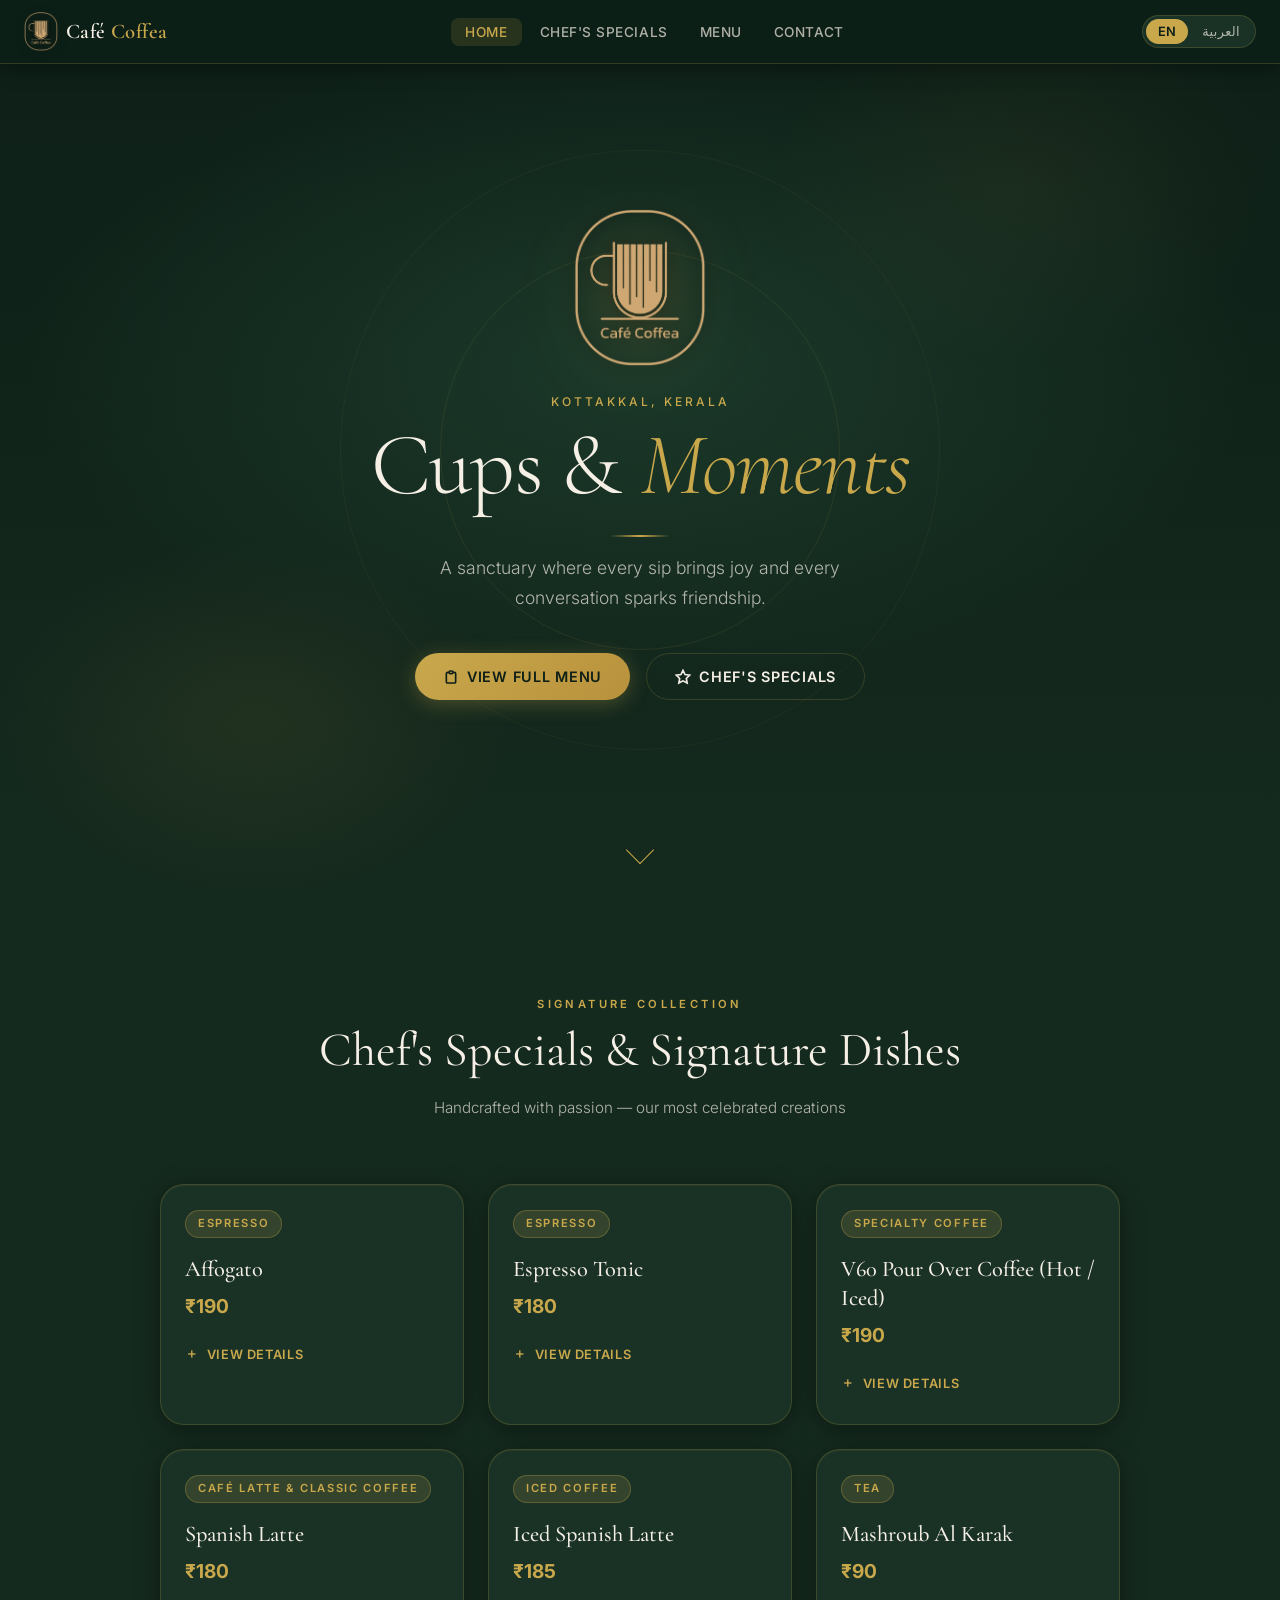
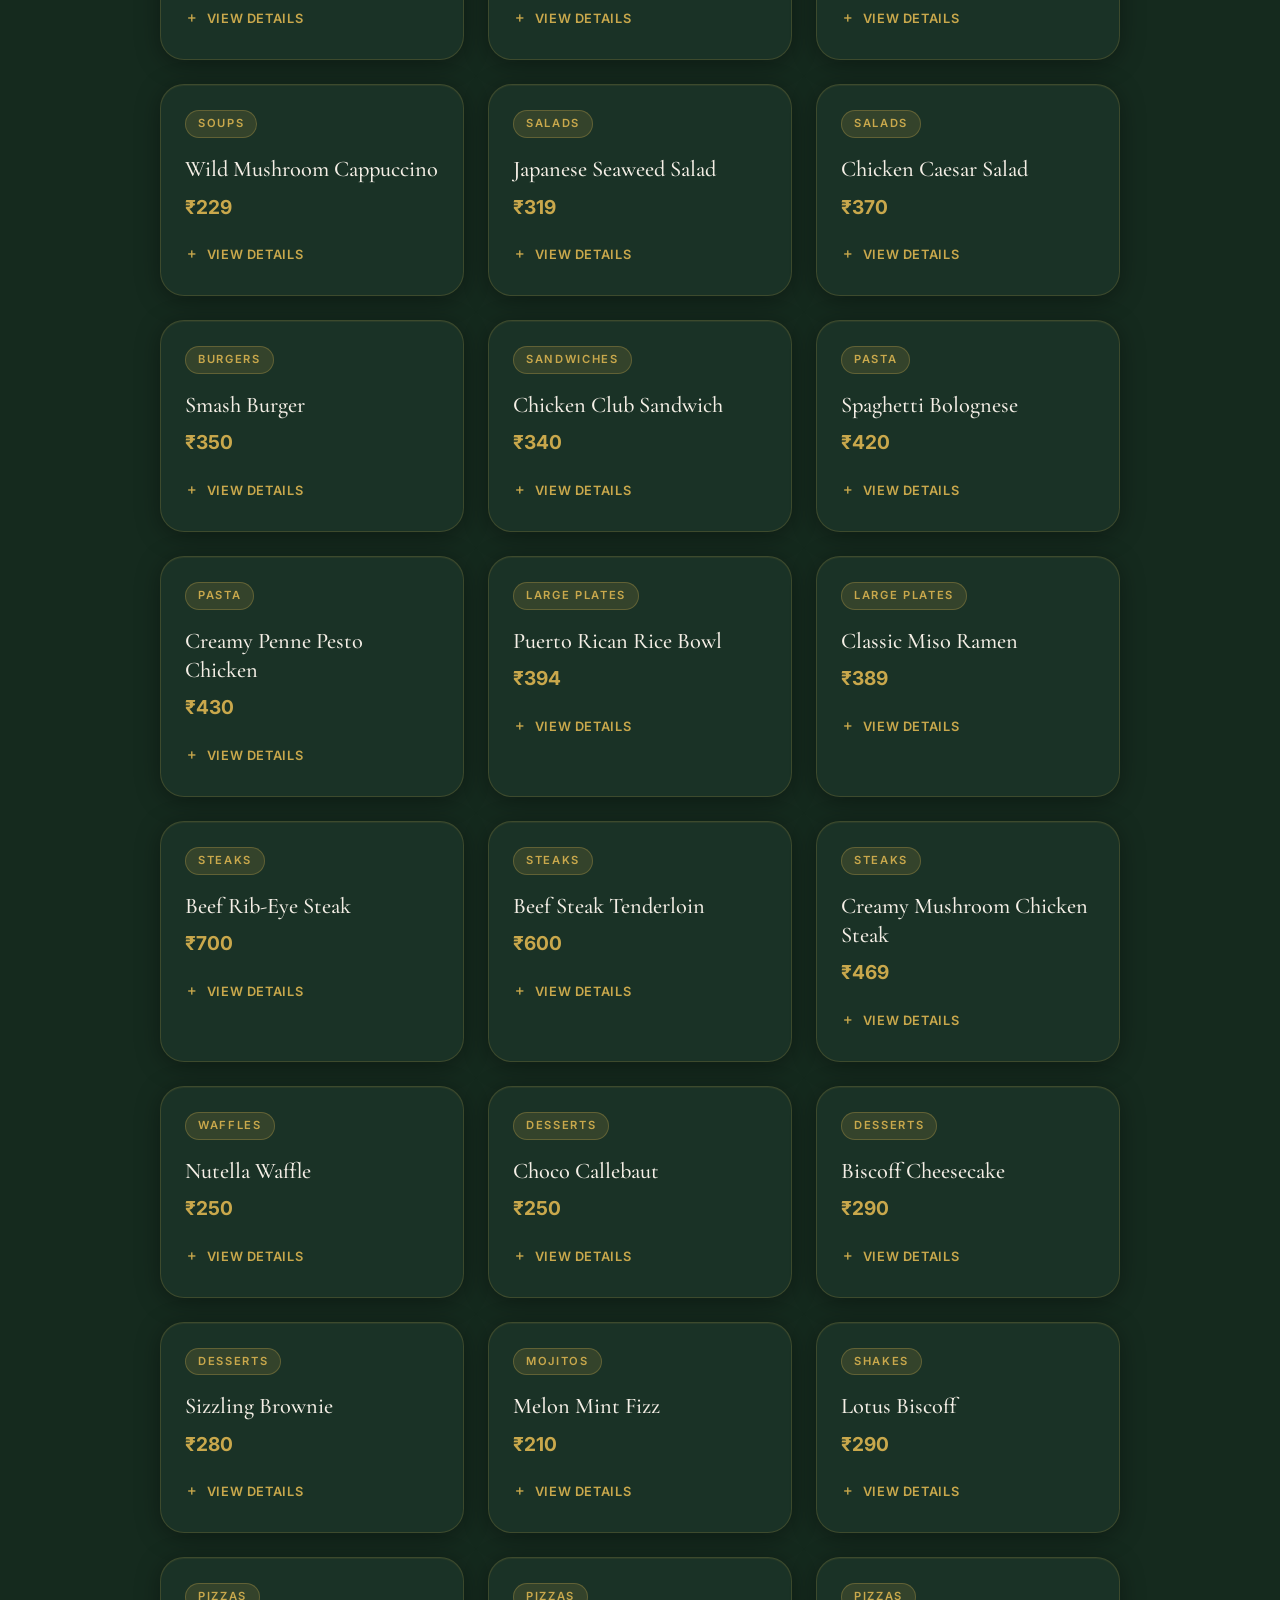
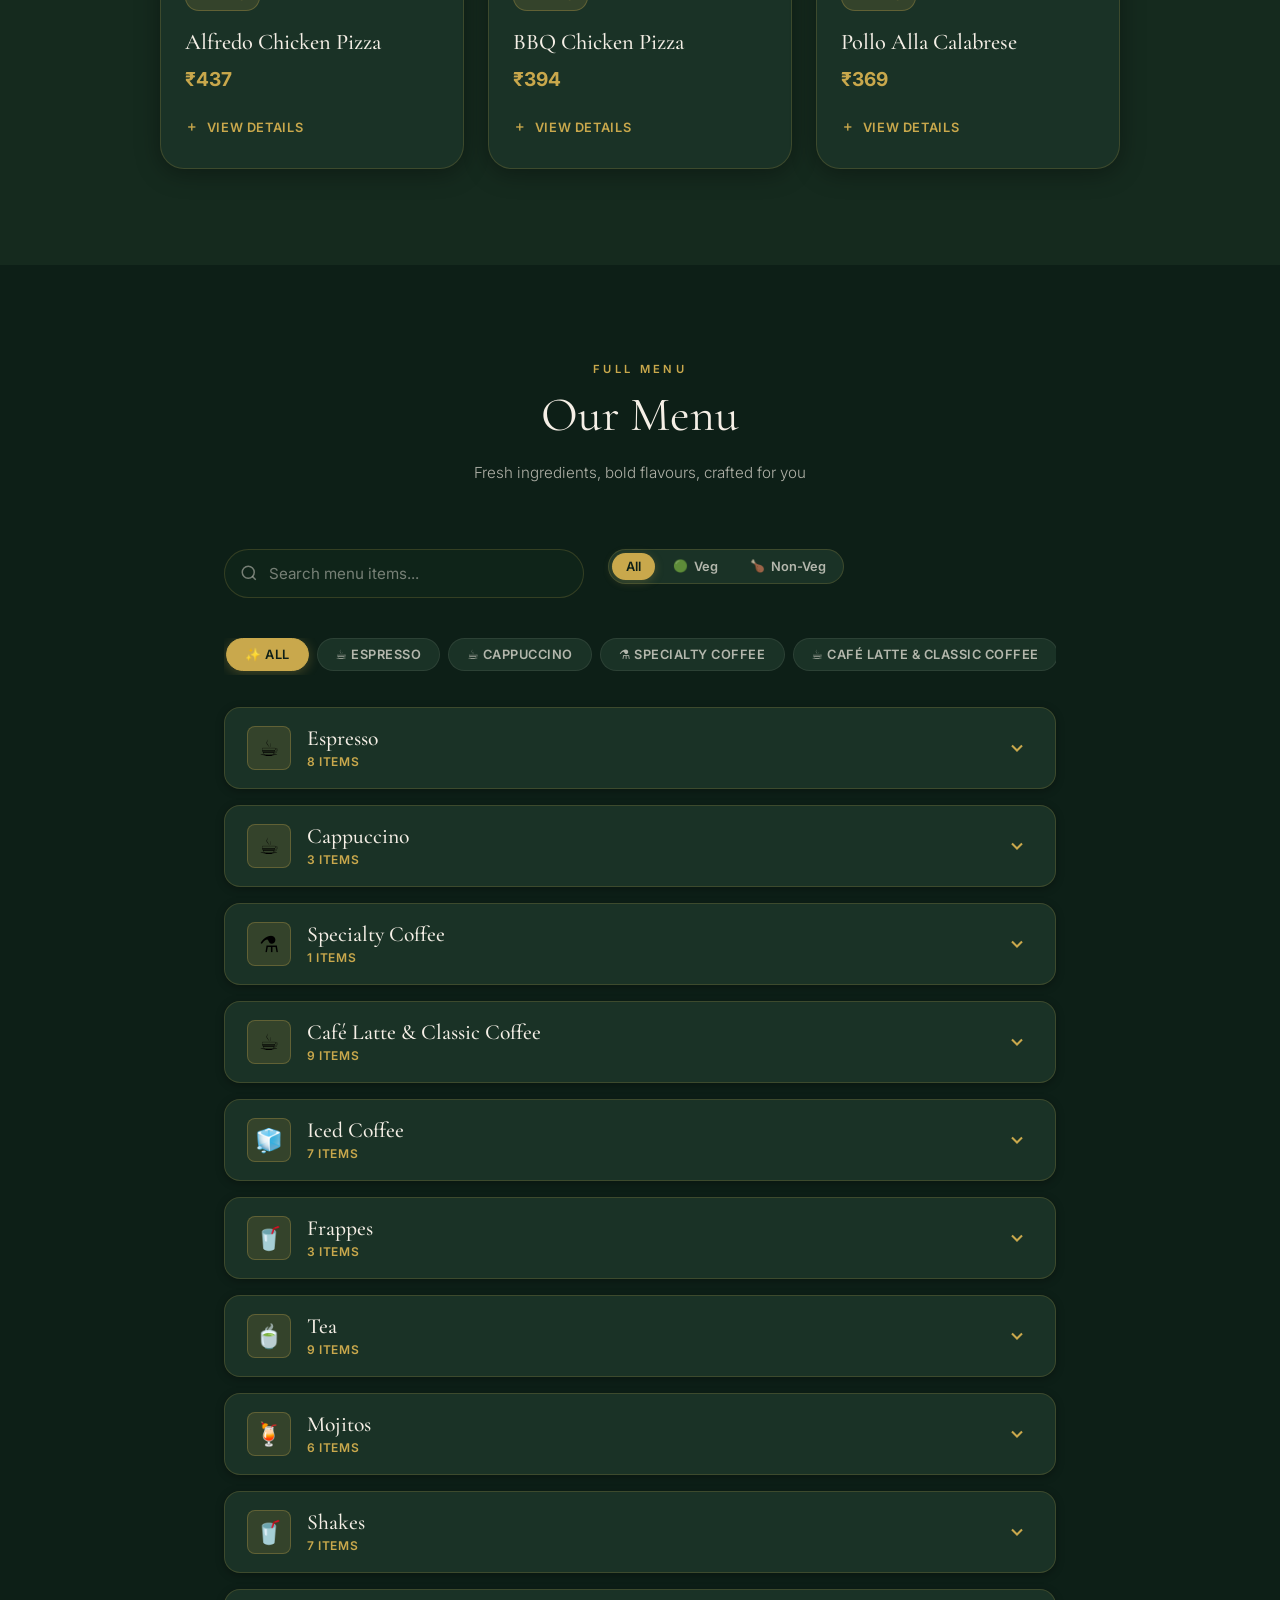
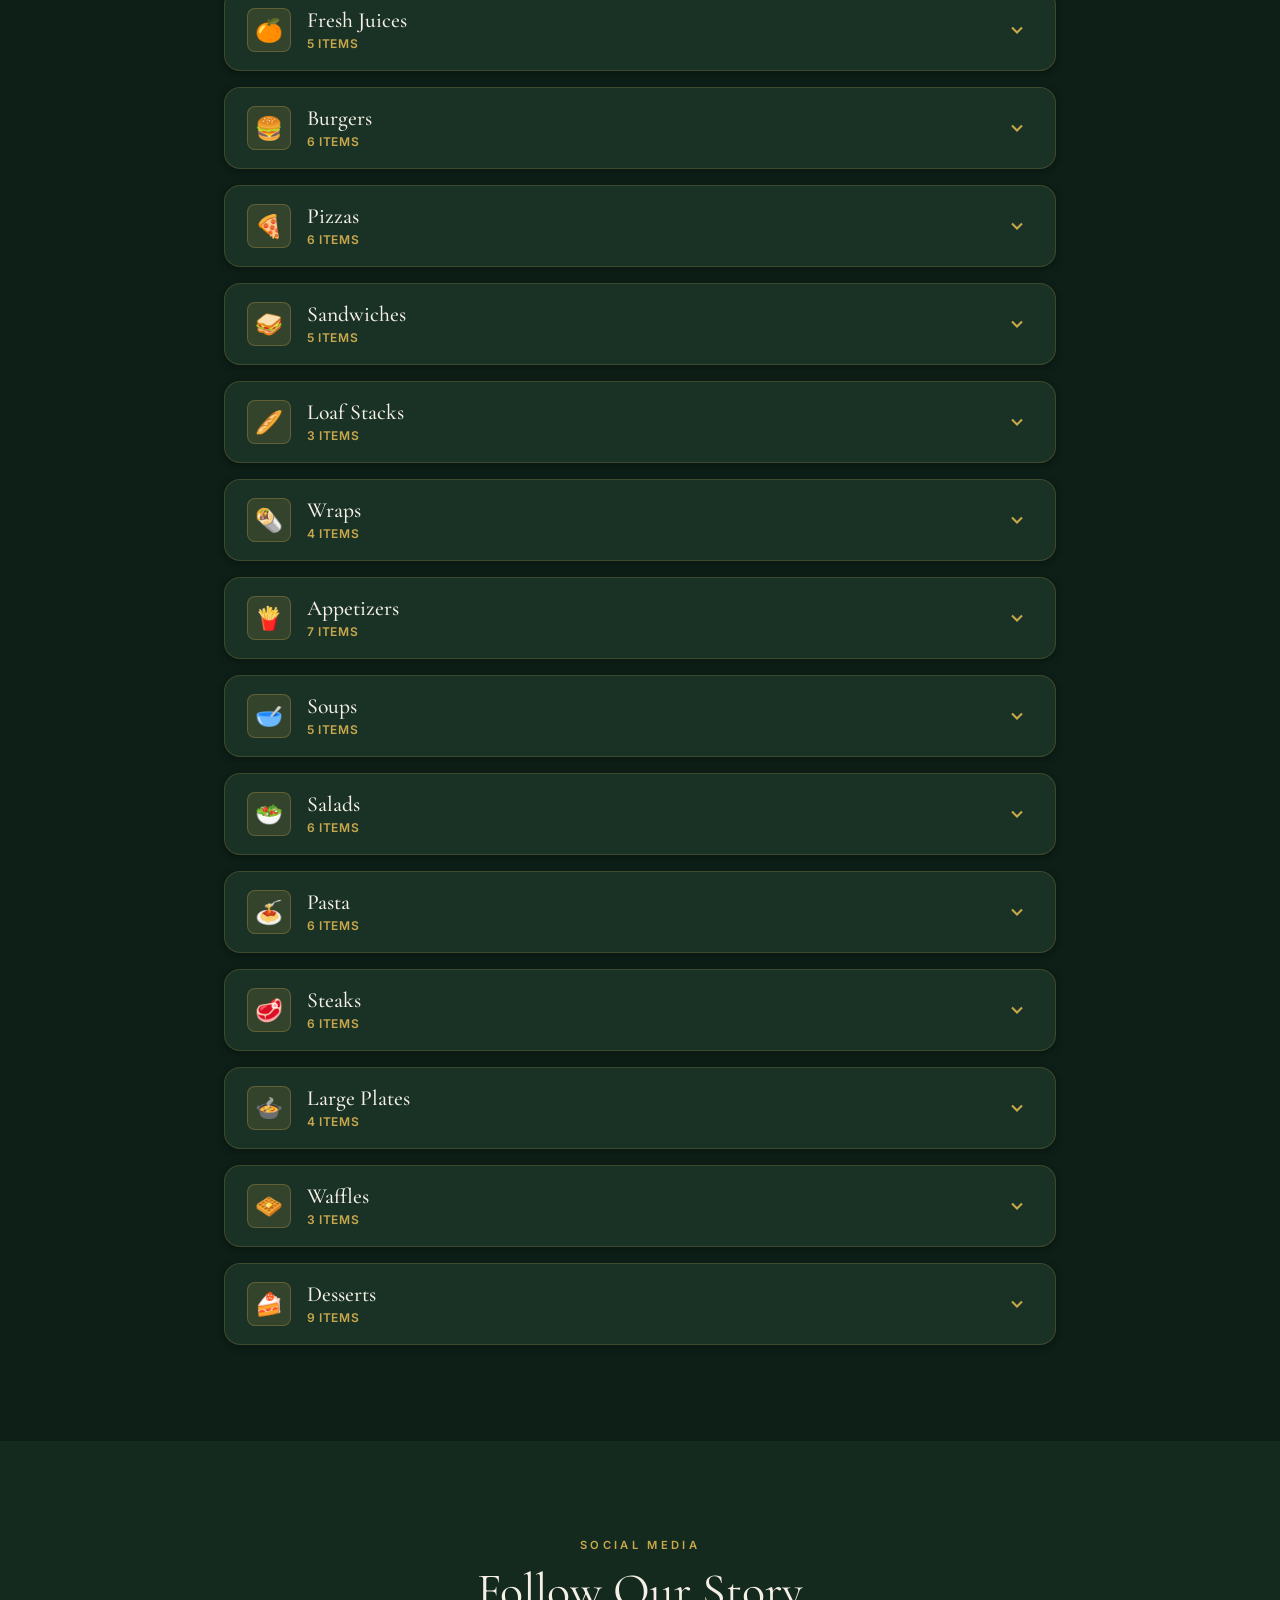
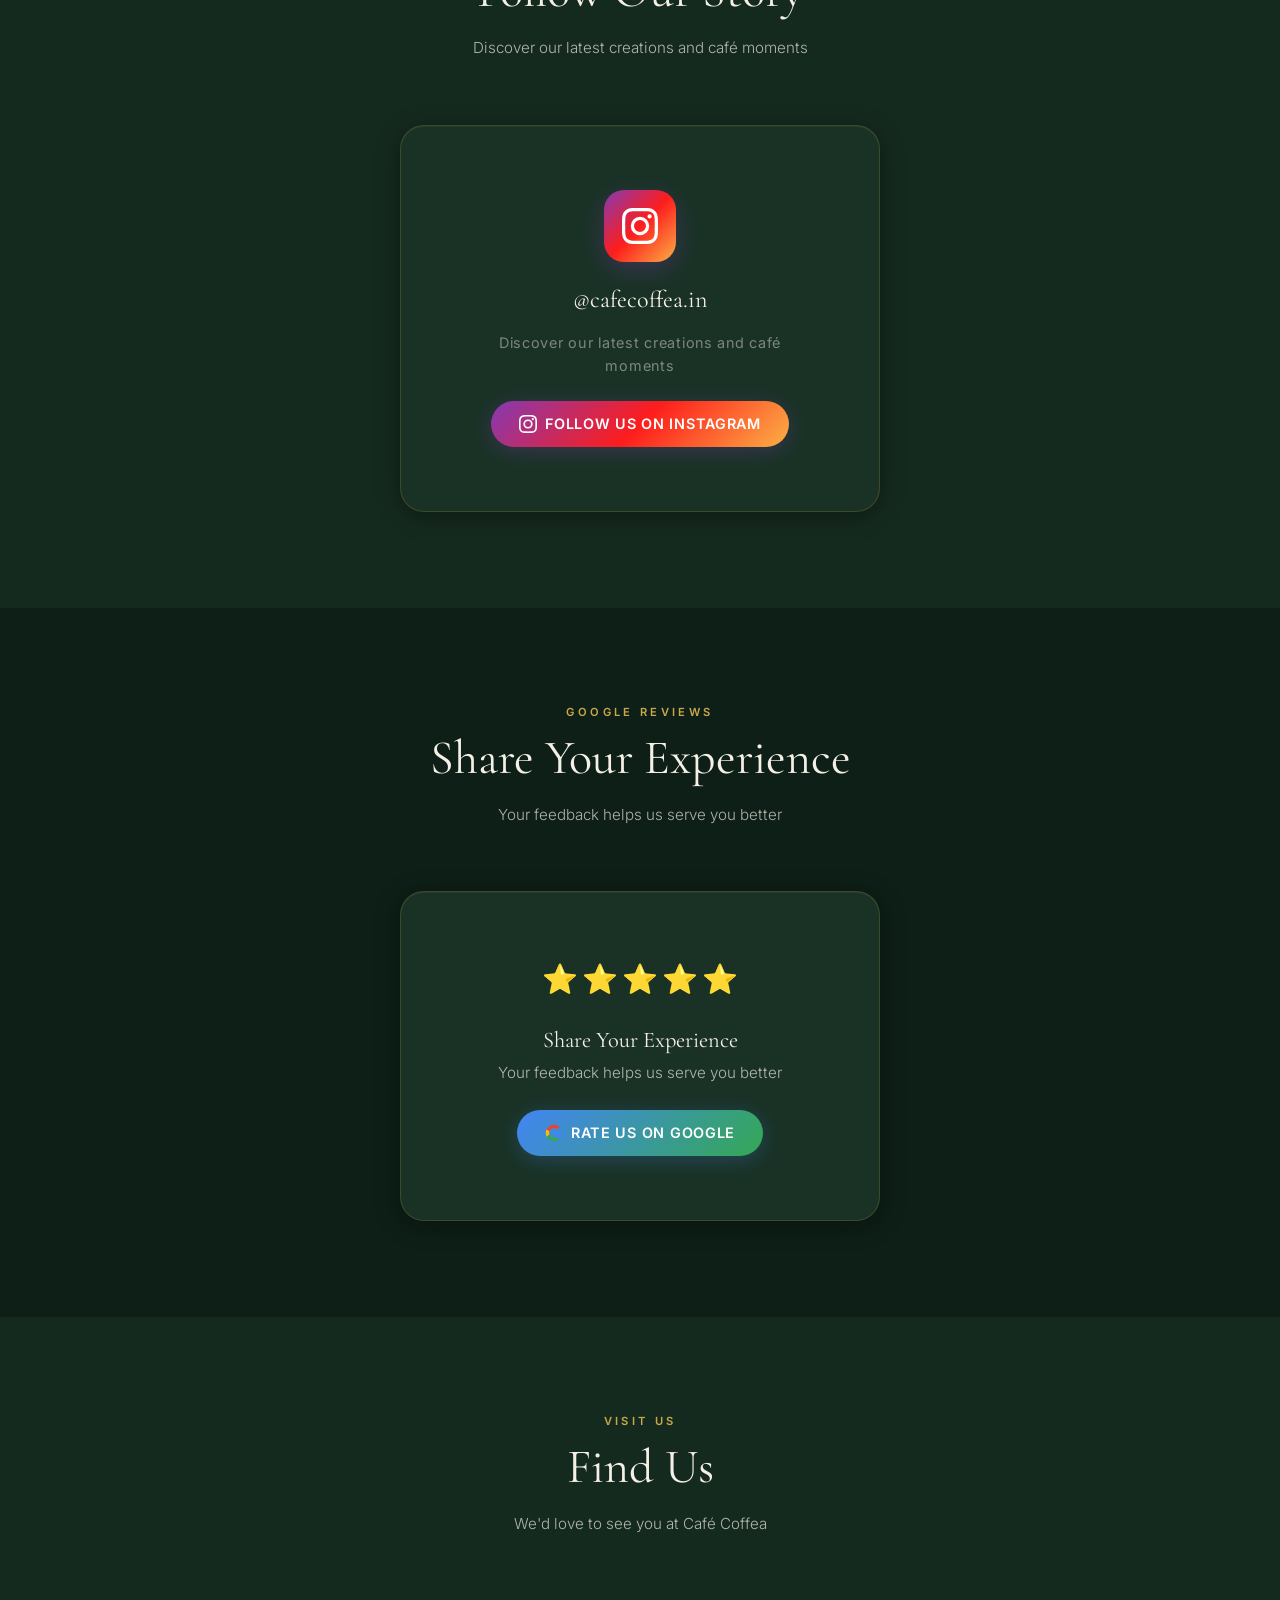
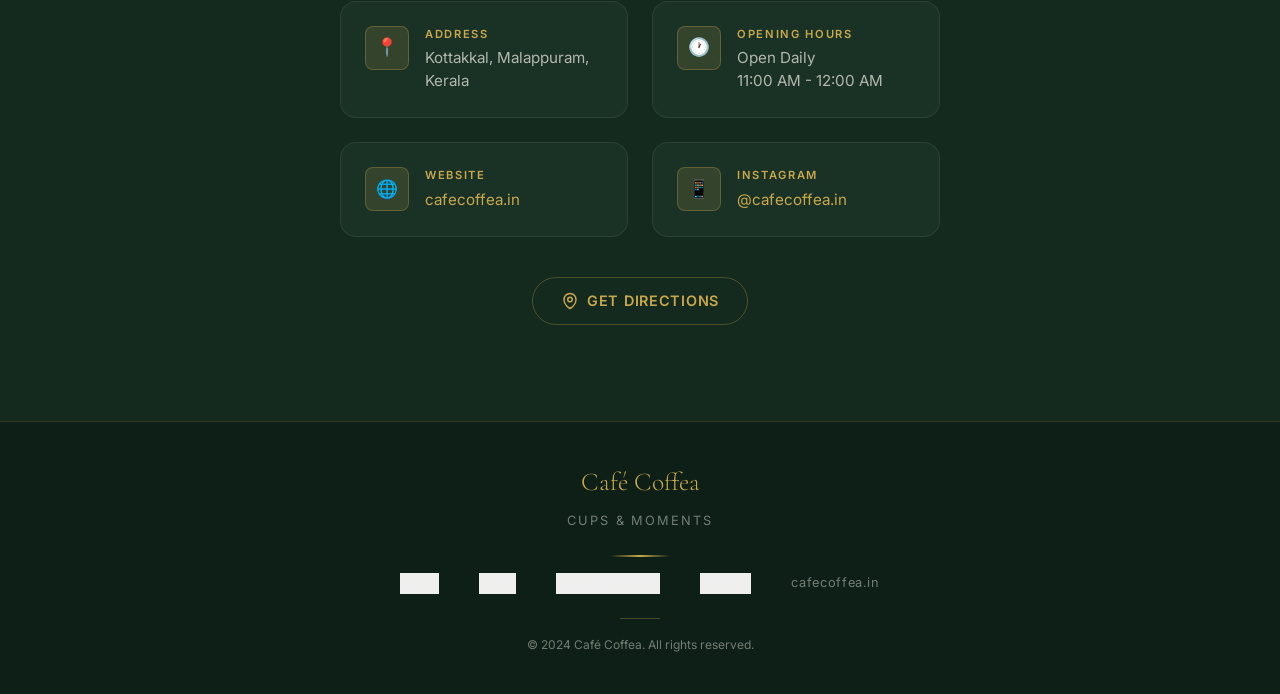
==== commit 238cfb67: "Fix: Opening hours corrected to 11:00 AM - 12:00 AM" ====
--- a/index.html
+++ b/index.html
@@ -53,7 +53,7 @@
     "url": "https://cafecoffea.in/",
     "description": "Premium café experience in the heart of Kottakkal, Kerala",
     "servesCuisine": ["Coffee", "International", "Continental"],
-    "openingHours": "Mo-Su 00:00-01:00",
+    "openingHours": "Mo-Su 11:00-00:00",
     "address": {
       "@type": "PostalAddress",
       "addressLocality": "Kottakkal",
@@ -379,7 +379,7 @@
           <div class="contact-info-label" data-i18n="hours_label">Opening Hours</div>
           <div class="contact-info-value">
             <div id="contact-days-text">Open Daily</div>
-            <div id="contact-hours-text">12:00 AM – 1:00 AM</div>
+            <div id="contact-hours-text">11:00 AM – 12:00 AM</div>
           </div>
         </div>
       </div>
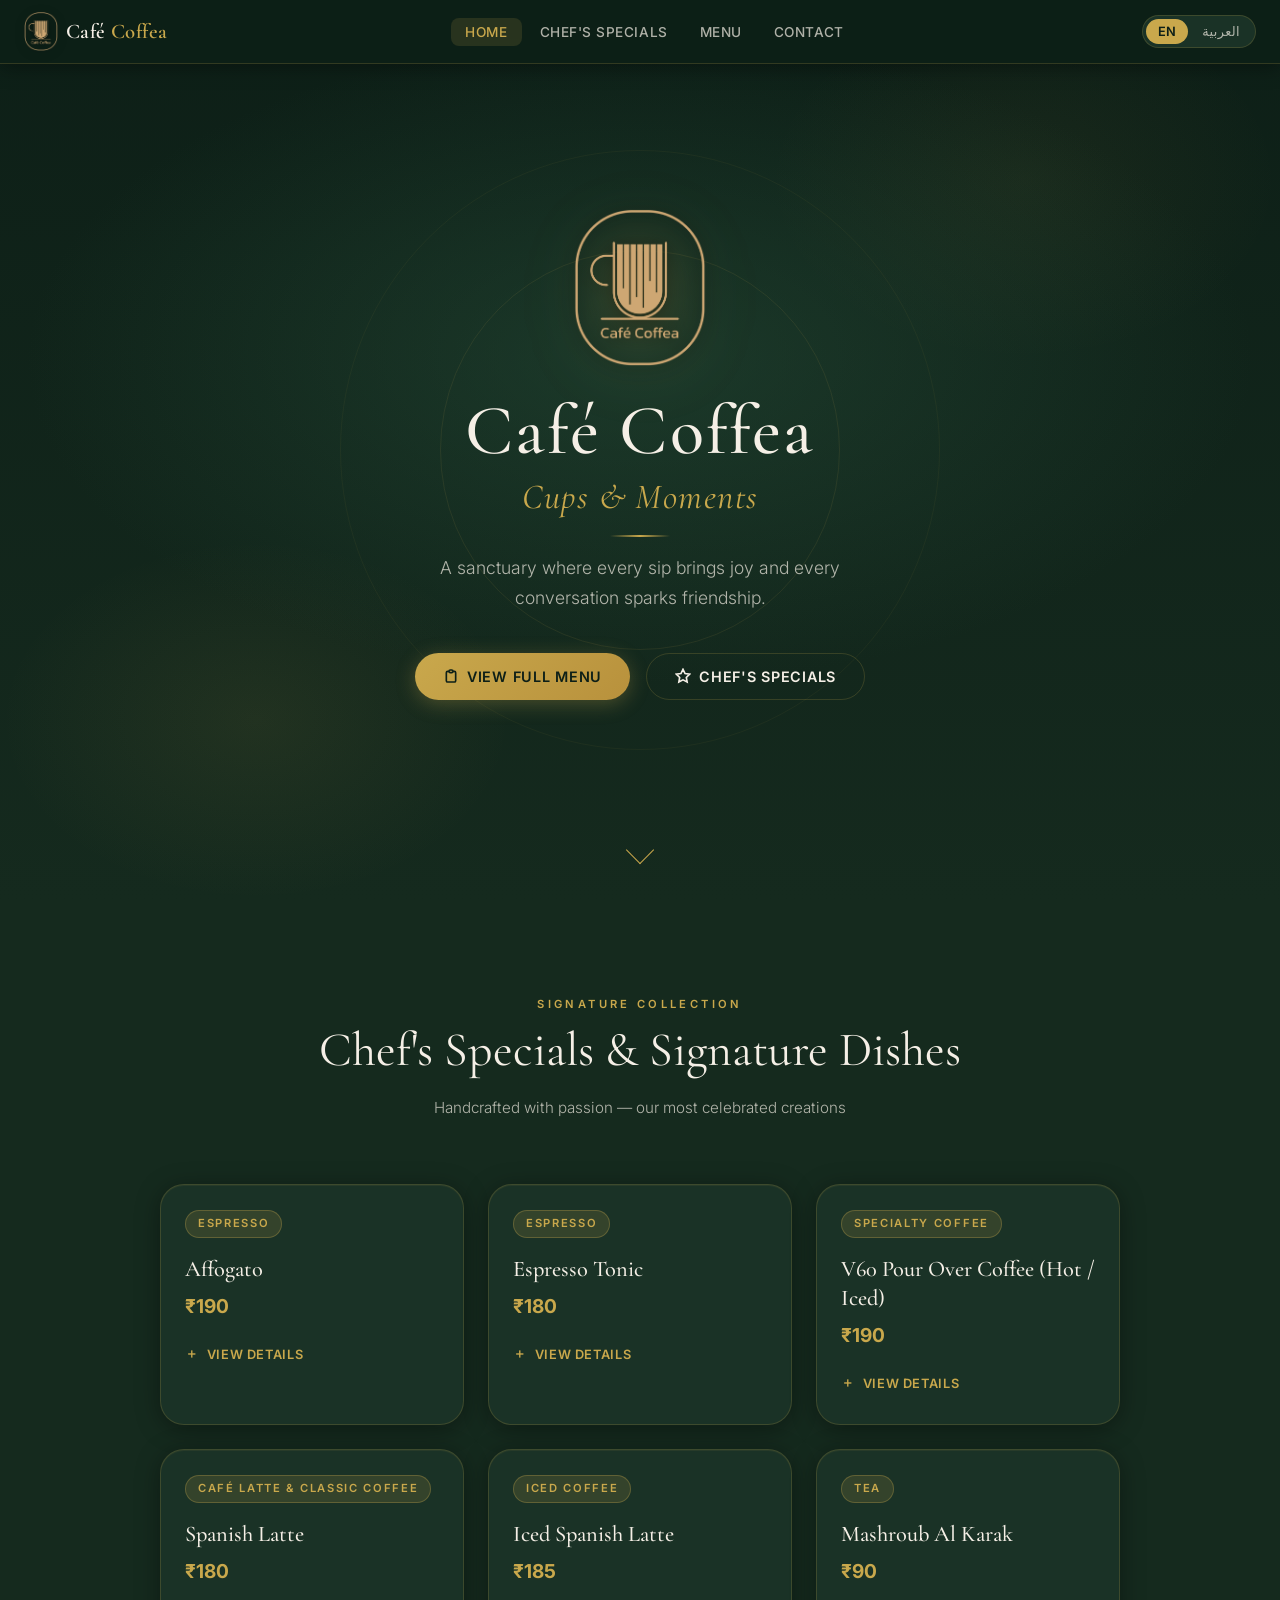
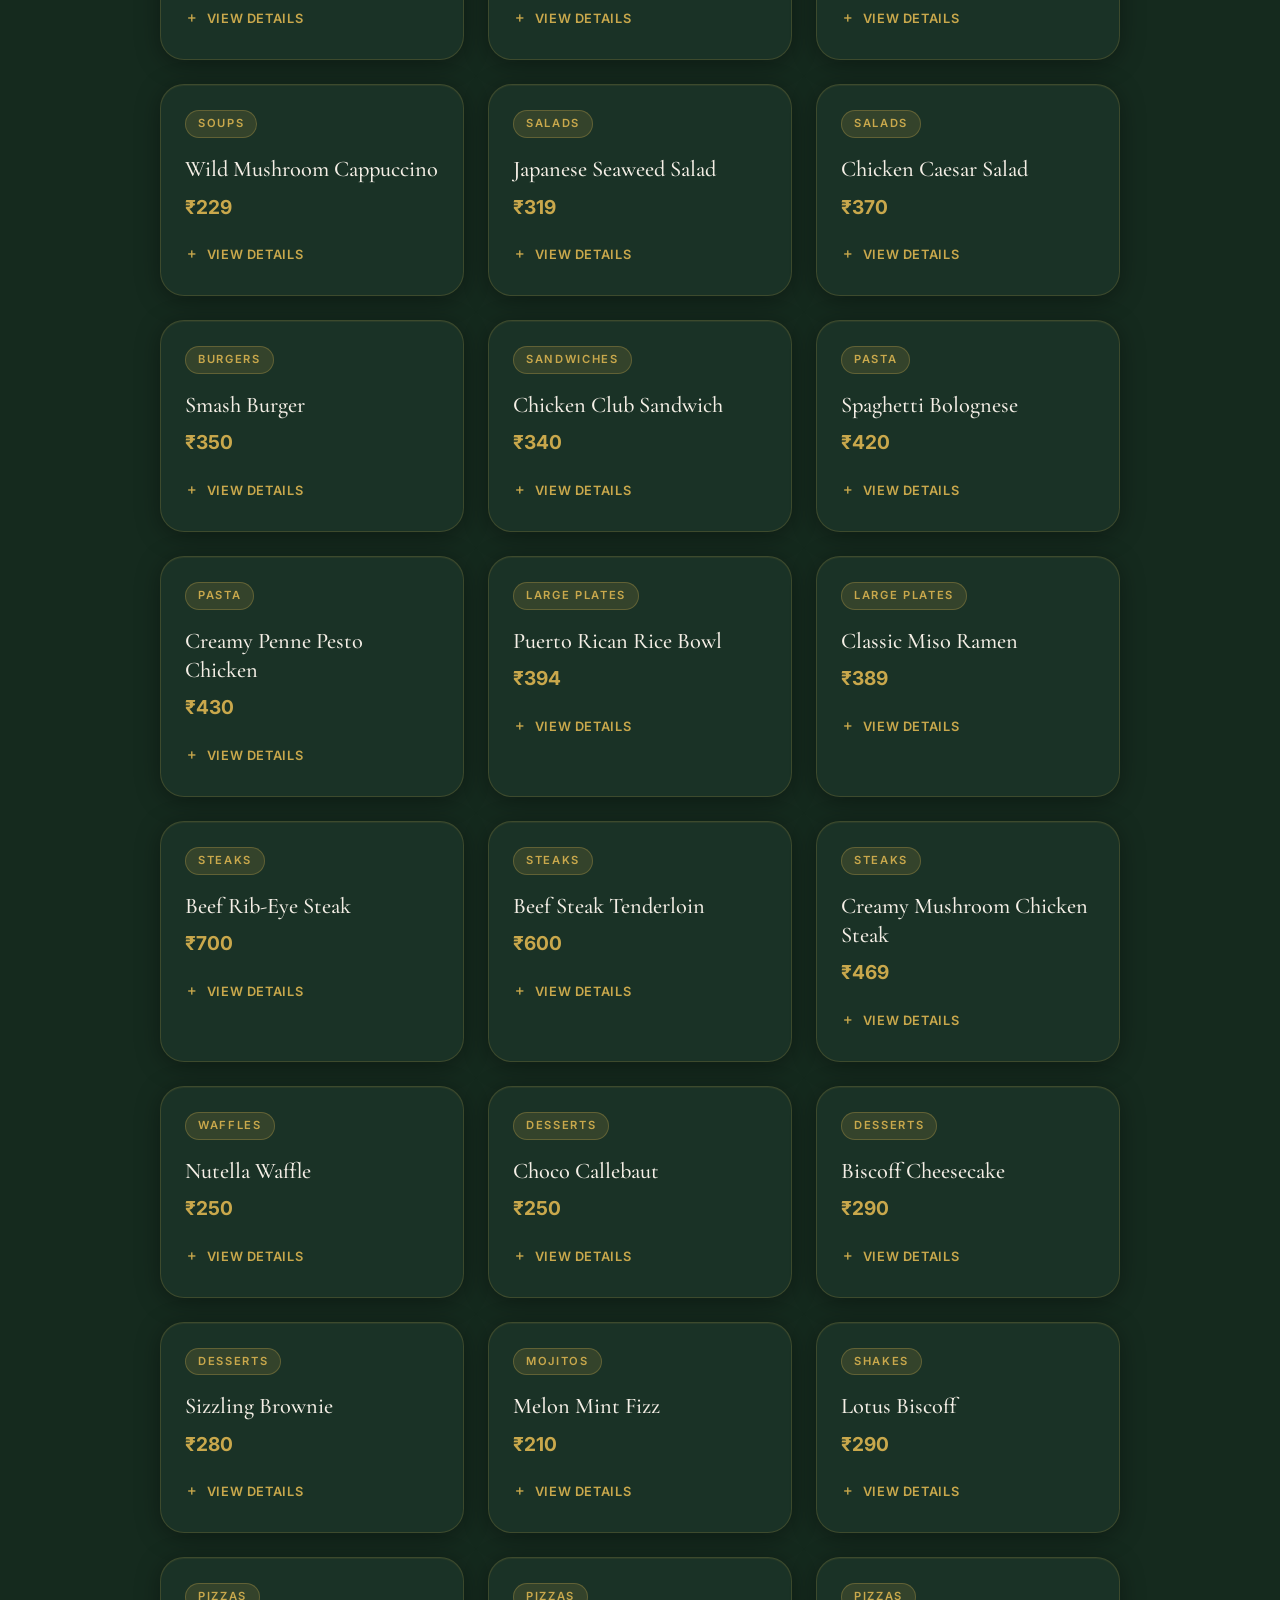
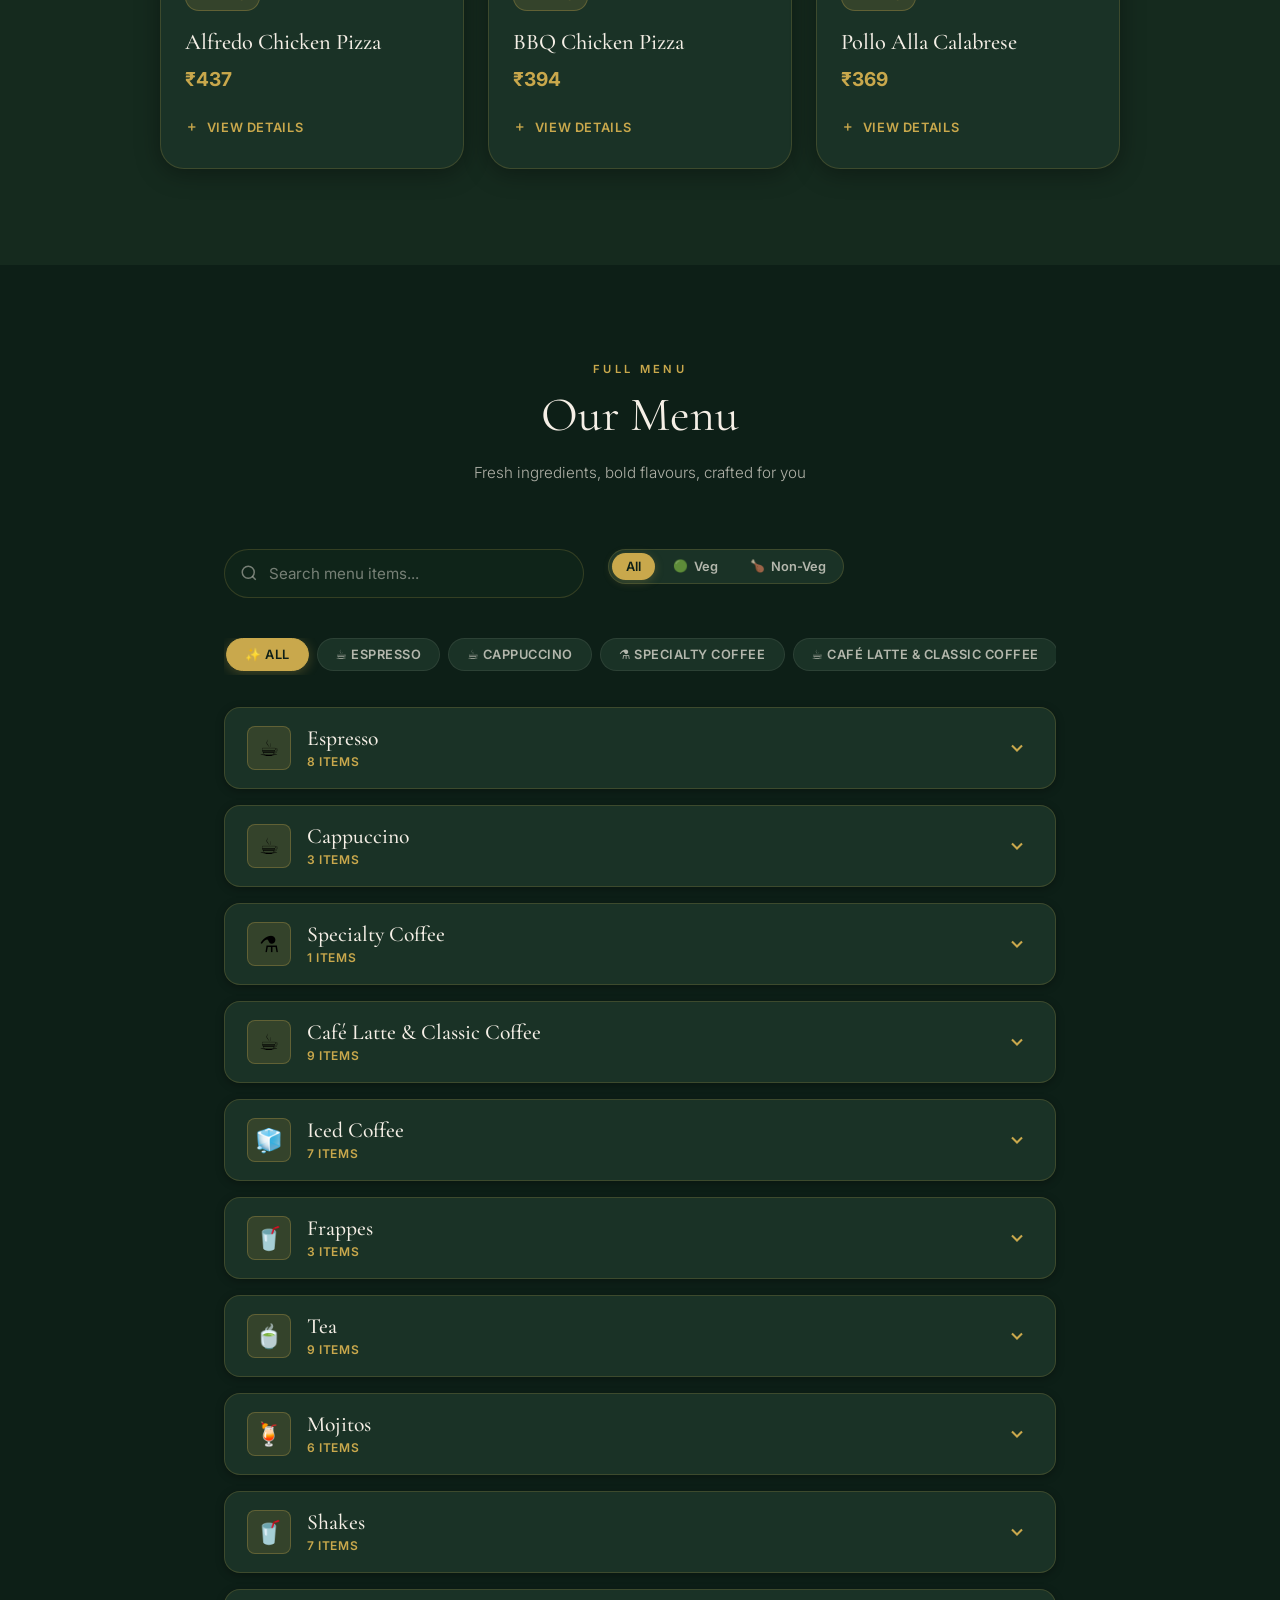
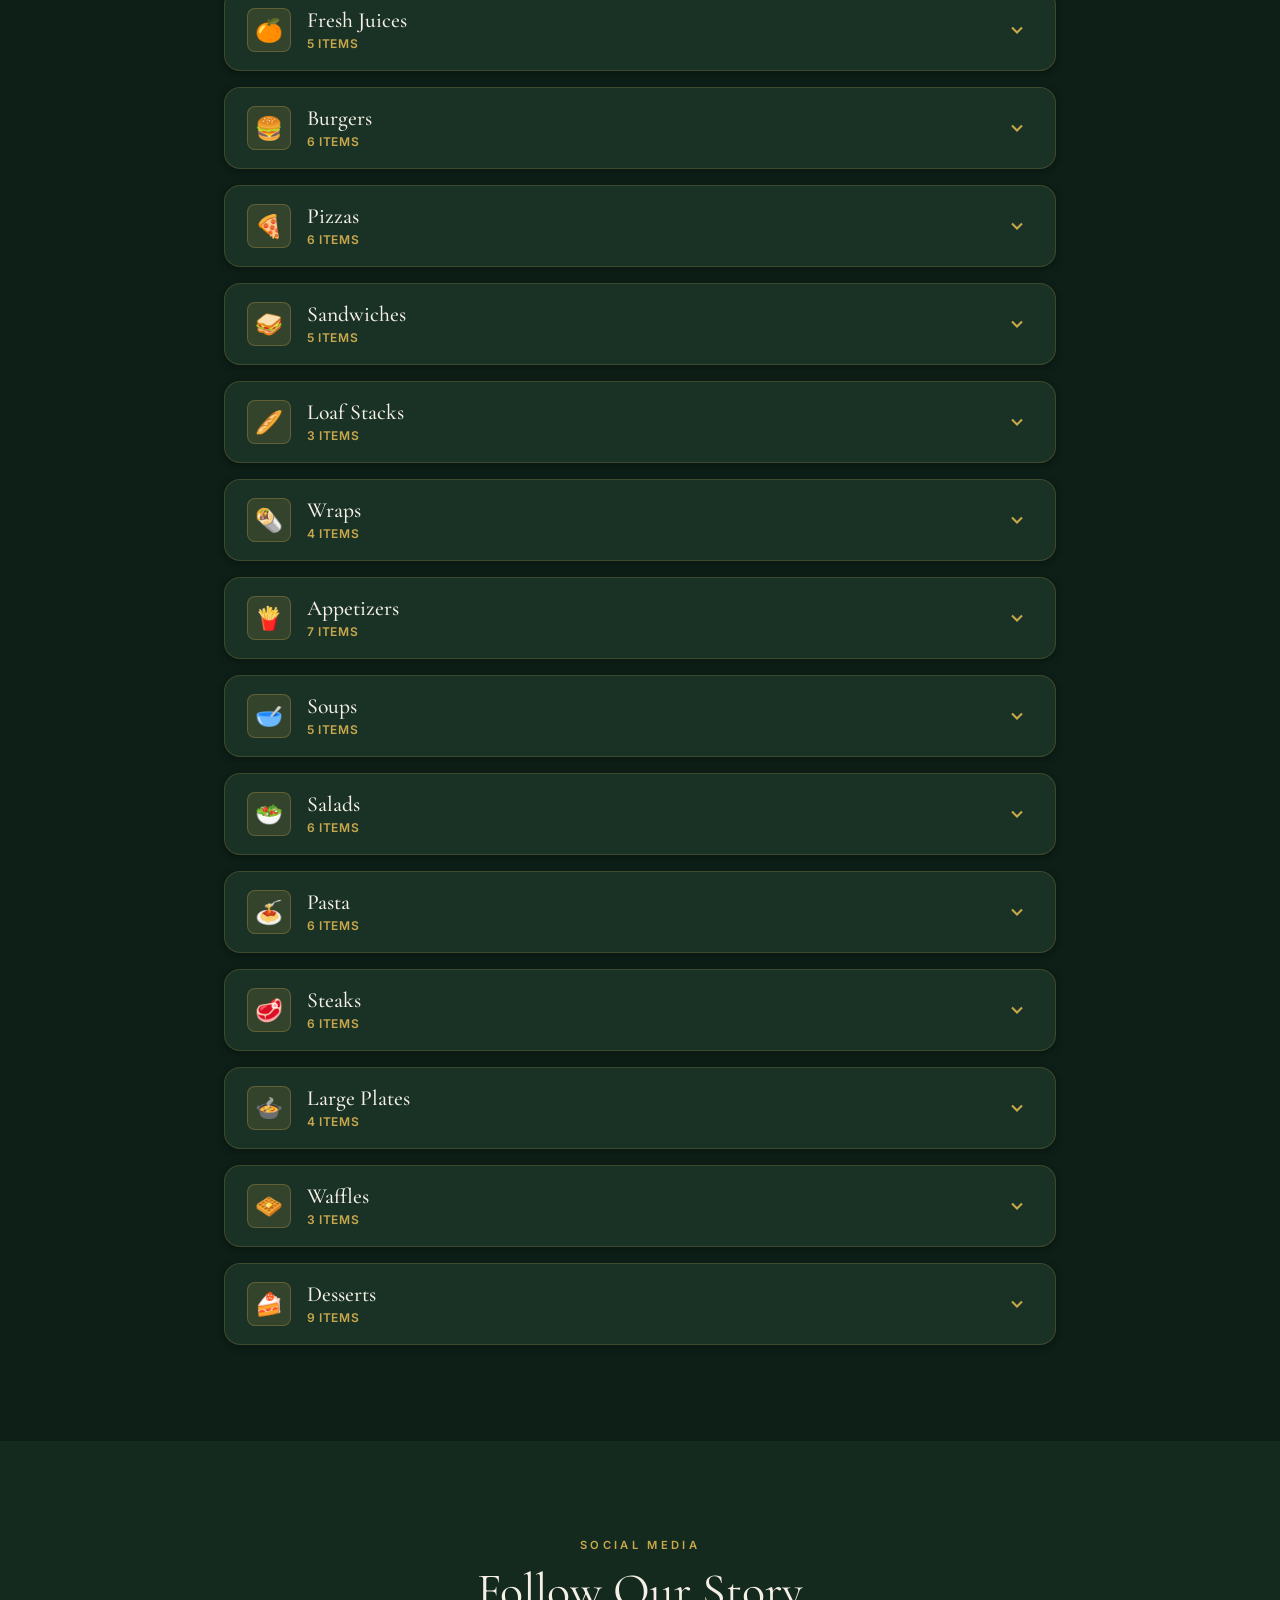
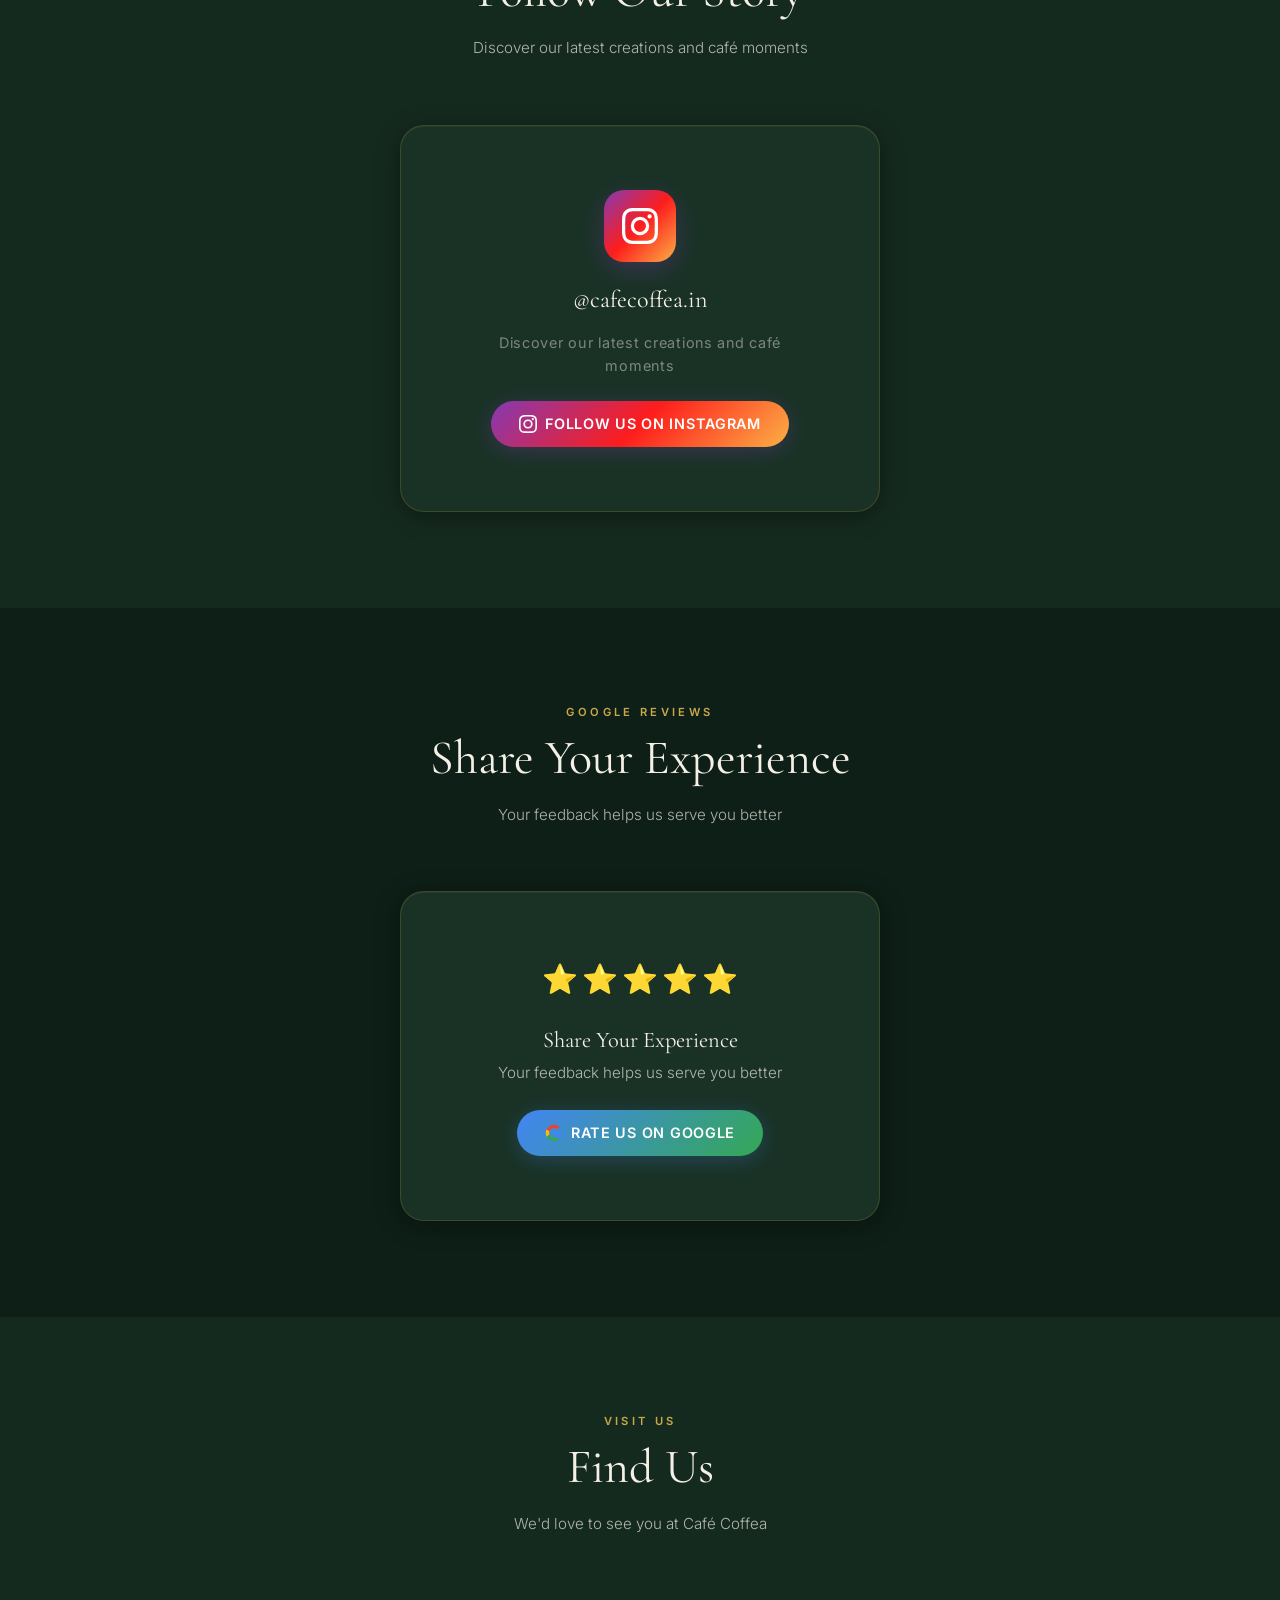
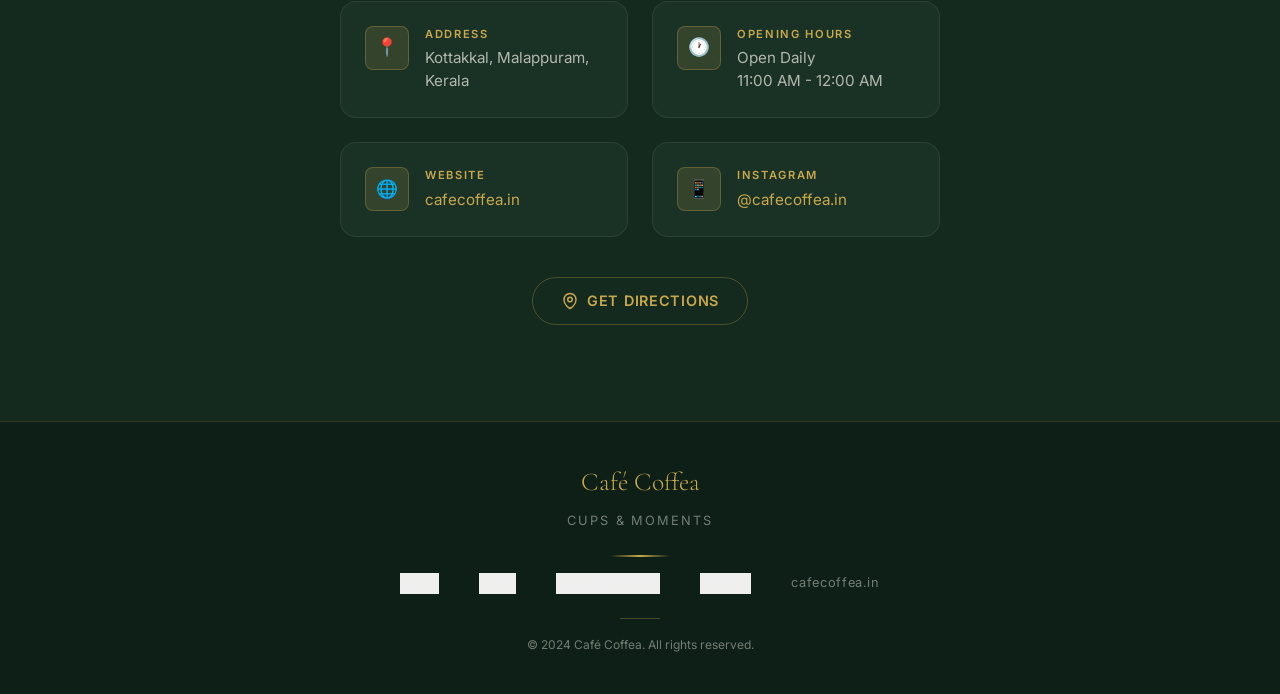
==== commit 62962455: "Fix: Mobile accordion behavior, touch blocking overlay, hero branding text, and scroll offsets" ====
--- a/index.html
+++ b/index.html
@@ -157,7 +157,7 @@
 <!-- ════════════════════════════════════════════════════════
      HERO SECTION
      ════════════════════════════════════════════════════════ -->
-<section class="hero" id="home-section" aria-labelledby="hero-title">
+<section class="hero" id="home-section" aria-labelledby="hero-brand">
   <div class="hero-bg" aria-hidden="true"></div>
 
   <div class="hero-content">
@@ -171,11 +171,8 @@
       />
     </div>
 
-    <p class="hero-eyebrow">Kottakkal, Kerala</p>
-
-    <h1 class="hero-title" id="hero-title">
-      Cups &amp; <span class="gold">Moments</span>
-    </h1>
+    <h1 class="hero-brand" id="hero-brand" data-i18n="hero_brand">Café Coffea</h1>
+    <h2 class="hero-tagline" id="hero-tagline" data-i18n="hero_tagline">Cups &amp; <span class="gold">Moments</span></h2>
 
     <div class="gold-divider" aria-hidden="true"></div>
 
--- a/css/style.css
+++ b/css/style.css
@@ -83,7 +83,12 @@
 
 html {
   scroll-behavior: smooth;
+  scroll-padding-top: calc(var(--nav-height) + 16px);
   -webkit-text-size-adjust: 100%;
+}
+
+section, .section, .section-alt {
+  scroll-margin-top: calc(var(--nav-height) + 16px);
 }
 
 body {
@@ -281,7 +286,9 @@
 
 /* Mobile Menu */
 .mobile-menu {
-  display: none;
+  display: none !important;
+  pointer-events: none !important;
+  visibility: hidden;
   position: fixed;
   top: var(--nav-height);
   left: 0;
@@ -290,9 +297,9 @@
   background: rgba(13, 31, 23, 0.98);
   backdrop-filter: blur(25px);
   -webkit-backdrop-filter: blur(25px);
-  z-index: 999;
+  z-index: 1001;
   opacity: 0;
-  transform: translateY(-10px);
+  transform: translateY(-8px);
   transition: opacity var(--transition-mid), transform var(--transition-mid);
   overflow-y: auto;
   border-top: 1px solid var(--color-border);
@@ -302,15 +309,17 @@
 .mobile-menu.open,
 body.lang-ar .mobile-menu.open {
   display: block !important;
+  pointer-events: auto !important;
+  visibility: visible !important;
   opacity: 1 !important;
   transform: translateY(0) !important;
-  pointer-events: auto !important;
 }
 
 body.lang-ar .mobile-menu {
   direction: rtl;
   text-align: right;
-  transform: translateY(-10px);
+  left: 0;
+  right: 0;
 }
 
 .mobile-menu-inner {
@@ -465,29 +474,50 @@
   transform: scale(1.04);
 }
 
-.hero-eyebrow {
-  font-size: 0.75rem;
-  letter-spacing: 0.25em;
-  text-transform: uppercase;
-  color: var(--color-gold);
+.hero-brand {
+  font-family: var(--font-heading);
+  font-size: clamp(2.4rem, 8vw, 4.4rem);
   font-weight: 500;
-  margin-bottom: var(--space-sm);
-  font-family: var(--font-body);
+  line-height: 1.1;
+  color: var(--color-cream);
+  letter-spacing: 0.03em;
+  margin-bottom: 0.35rem;
+}
+
+body.lang-ar .hero-brand {
+  font-family: var(--font-arabic) !important;
+  font-weight: 700;
+}
+
+.hero-tagline {
+  font-family: var(--font-heading);
+  font-size: clamp(1.4rem, 4.5vw, 2.2rem);
+  font-weight: 400;
+  line-height: 1.25;
+  color: var(--color-gold);
+  font-style: italic;
+  letter-spacing: 0.04em;
+  margin-bottom: var(--space-md);
+}
+
+body.lang-ar .hero-tagline {
+  font-family: var(--font-arabic) !important;
+  font-style: normal;
+  font-weight: 600;
+}
+
+.hero-tagline .gold {
+  color: var(--color-gold);
+  font-style: italic;
 }
 
 .hero-title {
   font-family: var(--font-heading);
-  font-size: clamp(2.8rem, 10vw, 5.5rem);
-  font-weight: 300;
-  line-height: 1.05;
+  font-size: clamp(2.4rem, 8vw, 4.4rem);
+  font-weight: 400;
+  line-height: 1.1;
   color: var(--color-cream);
-  margin-bottom: var(--space-lg);
-  letter-spacing: -0.02em;
-}
-
-.hero-title .gold {
-  color: var(--color-gold);
-  font-style: italic;
+  margin-bottom: var(--space-md);
 }
 
 .hero-subtitle {
@@ -948,8 +978,11 @@
   border: 1px solid var(--color-border);
   border-radius: var(--radius-lg);
   overflow: hidden;
-  transition: all var(--transition-mid);
+  transition: border-color var(--transition-fast), box-shadow var(--transition-fast);
   box-shadow: var(--shadow-sm);
+  scroll-margin-top: calc(var(--nav-height) + 16px);
+  touch-action: manipulation;
+  -webkit-tap-highlight-color: transparent;
 }
 
 .category-accordion-card:hover {
@@ -974,6 +1007,10 @@
   text-align: left;
   border: none;
   gap: var(--space-md);
+  touch-action: manipulation;
+  -webkit-tap-highlight-color: transparent;
+  user-select: none;
+  -webkit-user-select: none;
 }
 
 body.lang-ar .category-accordion-header {
@@ -1057,15 +1094,16 @@
   display: none;
   padding: var(--space-lg);
   background: rgba(13, 31, 23, 0.4);
-  animation: accordionOpen 0.25s ease-out;
+  overflow: visible;
 }
 
 .category-accordion-body.visible {
   display: block;
+  animation: accordionOpen 0.22s ease-out;
 }
 
 @keyframes accordionOpen {
-  from { opacity: 0; transform: translateY(-6px); }
+  from { opacity: 0; transform: translateY(-4px); }
   to { opacity: 1; transform: translateY(0); }
 }
 
@@ -1247,15 +1285,14 @@
 }
 
 .menu-item-details {
-  max-height: 0;
-  overflow: hidden;
-  transition: max-height var(--transition-slow), padding var(--transition-slow);
-  padding: 0 var(--space-lg);
+  display: none;
+  overflow: visible;
+  padding: 0 var(--space-lg) var(--space-lg);
 }
 
 .menu-item-details.visible {
-  max-height: 400px;
-  padding: 0 var(--space-lg) var(--space-lg);
+  display: block;
+  animation: accordionOpen 0.2s ease-out;
 }
 
 .menu-item-description {
@@ -1551,7 +1588,6 @@
   /* Show hamburger, hide desktop nav */
   .hamburger { display: flex; }
   .nav-links { display: none; }
-  .mobile-menu { display: block; }
 
   .navbar-brand { font-size: 1.1rem; }
   .navbar-brand-logo { height: 34px; width: auto; max-width: 40px; }
@@ -1594,6 +1630,73 @@
 
   .footer-links {
     gap: var(--space-lg);
+  }
+}
+
+@media (max-width: 480px) {
+  :root {
+    --space-lg: 1rem;
+    --space-md: 0.75rem;
+  }
+
+  .navbar {
+    padding: 0 var(--space-sm);
+  }
+
+  .navbar-brand-text {
+    font-size: 1rem;
+  }
+
+  .category-accordion-header {
+    padding: 14px 14px;
+    gap: var(--space-sm);
+  }
+
+  .cat-icon {
+    width: 36px;
+    height: 36px;
+    font-size: 1.15rem;
+  }
+
+  .cat-title {
+    font-size: 1.15rem;
+  }
+
+  .cat-item-count {
+    font-size: 0.7rem;
+  }
+
+  .category-accordion-body {
+    padding: var(--space-md) var(--space-sm);
+  }
+
+  .menu-item-header {
+    padding: 12px 14px;
+  }
+
+  .menu-item-name {
+    font-size: 0.95rem;
+  }
+
+  .menu-item-price {
+    font-size: 0.95rem;
+  }
+
+  .menu-item-details {
+    padding: 0 14px 14px;
+  }
+
+  .hero-brand {
+    font-size: 2.2rem;
+  }
+
+  .hero-tagline {
+    font-size: 1.3rem;
+  }
+
+  .hero-subtitle {
+    font-size: 0.9rem;
+    padding: 0 var(--space-sm);
   }
 }
 
